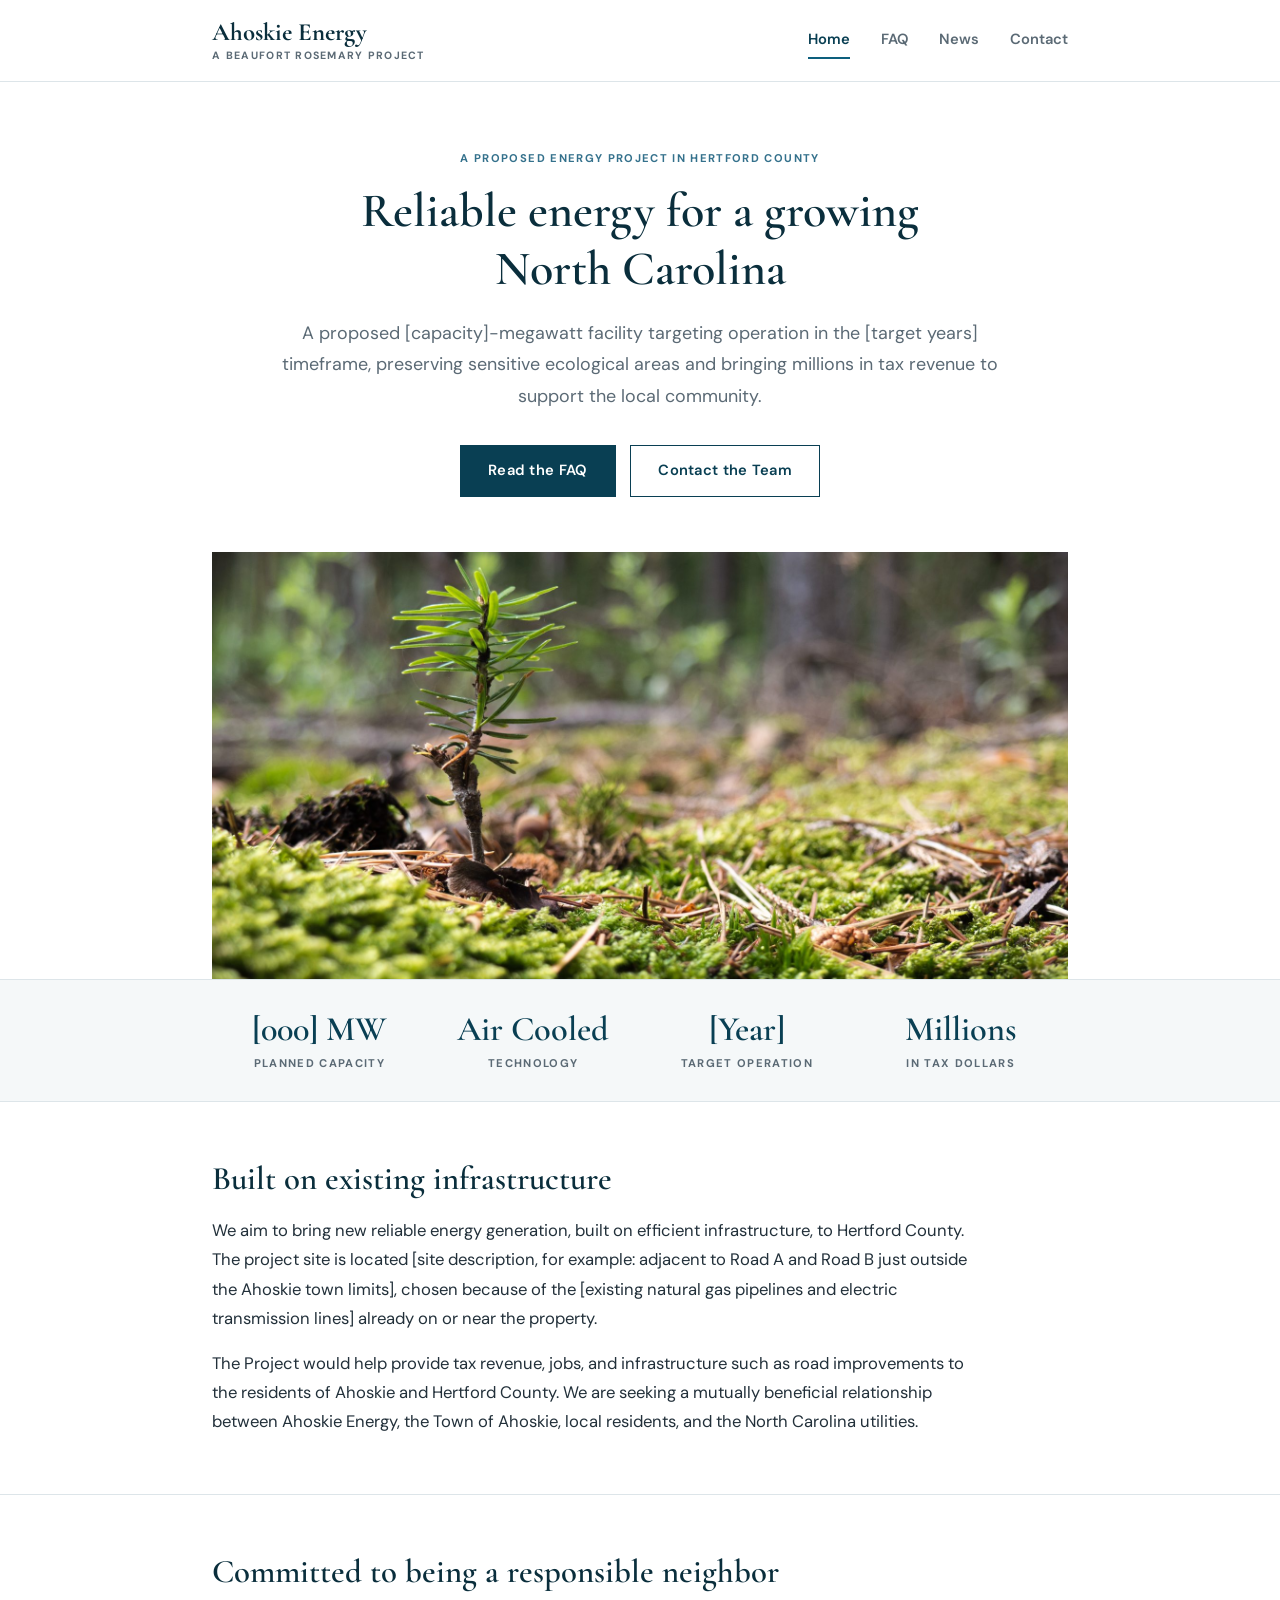
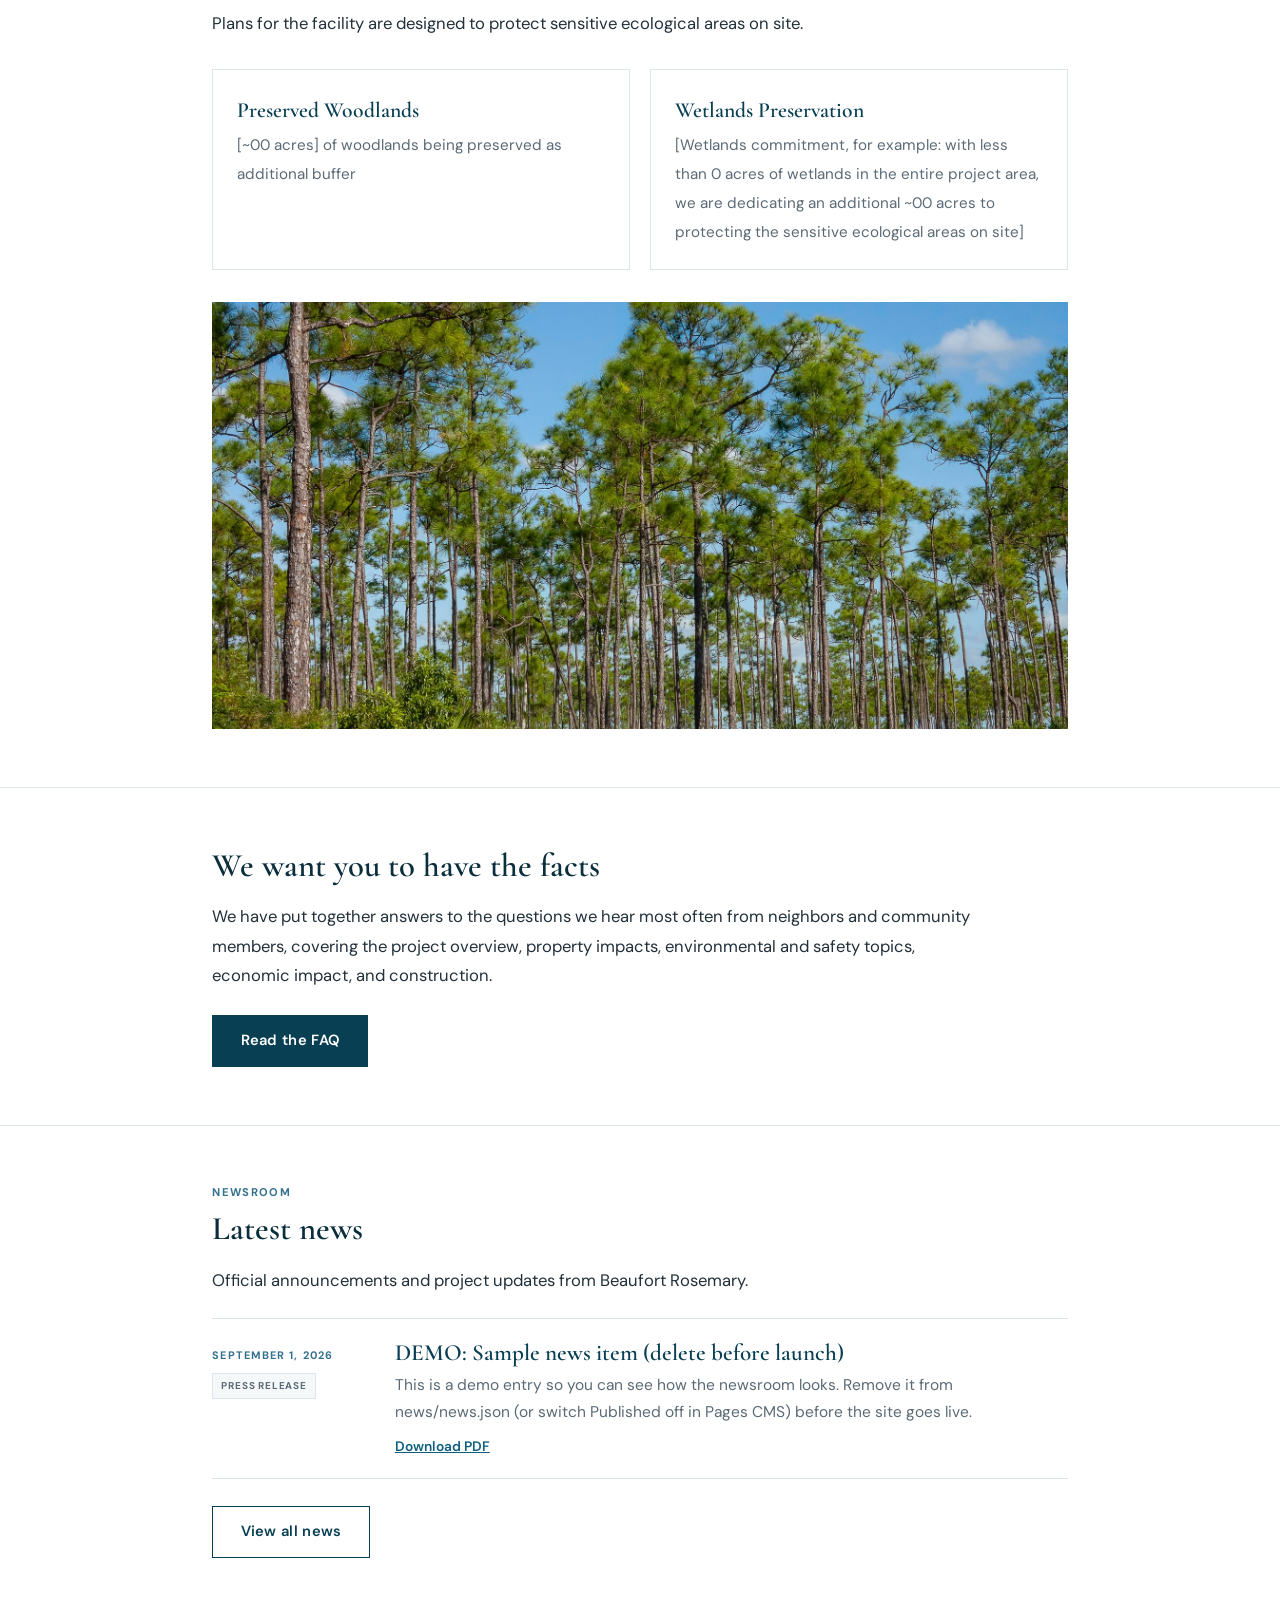
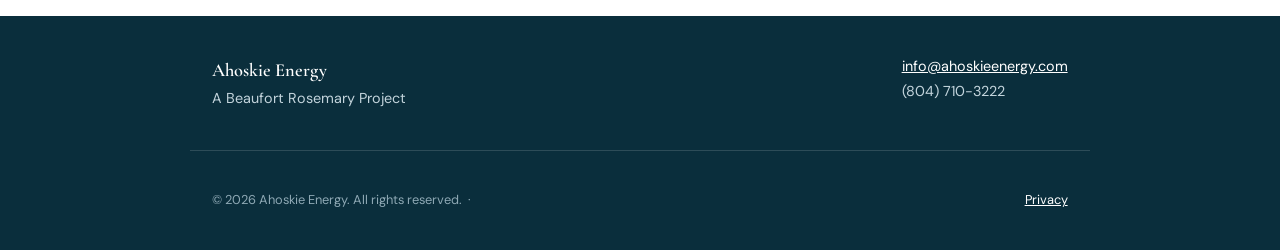
==== index.html @ b9cbdd4c "Set up ahoskieenergy.com site mirroring bethuneenergy.com Static site with the same structure, styli" ====
<!DOCTYPE html>
<html lang="en">
<head>
  <meta charset="UTF-8">
  <meta name="viewport" content="width=device-width, initial-scale=1.0">
  <title>Ahoskie Energy | A Proposed Project in Hertford County</title>
  <meta name="description" content="Ahoskie Energy is a proposed natural gas energy generation facility in Hertford County, North Carolina, developed by Beaufort Rosemary.">
  <meta property="og:type" content="website">
  <meta property="og:site_name" content="Ahoskie Energy">
  <meta property="og:title" content="Ahoskie Energy | A Proposed Project in Hertford County">
  <meta property="og:description" content="Ahoskie Energy is a proposed natural gas energy generation facility in Hertford County, North Carolina, developed by Beaufort Rosemary.">
  <meta property="og:url" content="https://ahoskieenergy.com/">
  <meta property="og:image" content="https://ahoskieenergy.com/og-image.jpg">
  <meta property="og:image:width" content="1200">
  <meta property="og:image:height" content="630">
  <meta name="twitter:card" content="summary_large_image">
  <meta name="twitter:image" content="https://ahoskieenergy.com/og-image.jpg">
  <link rel="preconnect" href="https://fonts.googleapis.com">
  <link rel="preconnect" href="https://fonts.gstatic.com" crossorigin>
  <link href="https://fonts.googleapis.com/css2?family=Cormorant+Garamond:wght@500;600;700&family=DM+Sans:wght@400;500;600;700&display=swap" rel="stylesheet">
  <link rel="icon" type="image/x-icon" href="favicon.ico">
  <link rel="icon" type="image/png" sizes="32x32" href="favicon-32.png">
  <link rel="icon" type="image/png" sizes="16x16" href="favicon-16.png">
  <link rel="apple-touch-icon" href="apple-touch-icon.png">
  <link rel="stylesheet" href="styles.css">
</head>
<body>
<a class="skip-link" href="#content">Skip to main content</a>

<header class="site-header">
  <div class="wrap">
    <a class="brand" href="index.html">Ahoskie Energy
      <small>A Beaufort Rosemary Project</small>
    </a>
    <nav class="site-nav" aria-label="Main navigation">
      <a href="index.html" aria-current="page">Home</a>
      <a href="faq.html">FAQ</a>
      <a href="news.html">News</a>
      <a href="contact.html">Contact</a>
    </nav>
  </div>
</header>

<!-- CONTENT PLACEHOLDERS: text in [square brackets] is a placeholder to be
     replaced with the real Ahoskie Energy project details. See CONTENT.md
     for the full checklist. -->

<div class="hero" id="content" tabindex="-1">
  <div class="wrap">
    <div class="kicker">A Proposed Energy Project in Hertford County</div>
    <h1>Reliable energy for a growing <span class="nowrap">North Carolina</span></h1>
    <p>A proposed [capacity]-megawatt facility targeting operation in the [target years] timeframe, preserving sensitive ecological areas and bringing millions in tax revenue to support the local community.</p>
    <div class="actions">
      <a class="button" href="faq.html">Read the FAQ</a>
      <a class="button secondary" href="contact.html">Contact the Team</a>
    </div>
  </div>
</div>

<div class="photo-band">
  <img id="hero-photo" src="images/trial/02-pine-seedling-moss.jpg" alt="Young pine seedling on the forest floor">
</div>

<div class="stats">
  <div class="wrap">
    <div class="stat"><b>[000] MW</b><span>Planned capacity</span></div>
    <div class="stat"><b>Air Cooled</b><span>Technology</span></div>
    <div class="stat"><b>[Year]</b><span>Target operation</span></div>
    <div class="stat"><b>Millions</b><span>In tax dollars</span></div>
  </div>
</div>

<main>
  <section>
    <div class="wrap">
      <h2>Built on existing infrastructure</h2>
      <div class="prose">
        <p>We aim to bring new reliable energy generation, built on efficient infrastructure, to Hertford County. The project site is located [site description, for example: adjacent to Road A and Road B just outside the Ahoskie town limits], chosen because of the [existing natural gas pipelines and electric transmission lines] already on or near the property.</p>
        <p>The Project would help provide tax revenue, jobs, and infrastructure such as road improvements to the residents of Ahoskie and Hertford County. We are seeking a mutually beneficial relationship between Ahoskie Energy, the Town of Ahoskie, local residents, and the North Carolina utilities.</p>
      </div>
    </div>
  </section>

  <section>
    <div class="wrap">
      <h2>Committed to being a responsible neighbor</h2>
      <div class="prose">
        <p>Plans for the facility are designed to protect sensitive ecological areas on site.</p>
      </div>
      <div class="commitments">
        <div class="commit"><b>Preserved Woodlands</b><span>[~00 acres] of woodlands being preserved as additional buffer</span></div>
        <div class="commit"><b>Wetlands Preservation</b><span>[Wetlands commitment, for example: with less than 0 acres of wetlands in the entire project area, we are dedicating an additional ~00 acres to protecting the sensitive ecological areas on site]</span></div>
      </div>
      <img class="feature-photo" id="feature-photo" src="images/trial/10-tall-pines-blue-sky.jpg" alt="Tall pines against a blue sky" loading="lazy">
    </div>
  </section>

  <section>
    <div class="wrap">
      <h2>We want you to have the facts</h2>
      <div class="prose">
        <p>We have put together answers to the questions we hear most often from neighbors and community members, covering the project overview, property impacts, environmental and safety topics, economic impact, and construction.</p>
      </div>
      <p style="margin-top:1.6rem;"><a class="button" href="faq.html">Read the FAQ</a></p>
    </div>
  </section>

  <section>
    <div class="wrap">
      <div class="kicker section-kicker">Newsroom</div>
      <h2>Latest news</h2>
      <div class="prose">
        <p>Official announcements and project updates from Beaufort Rosemary.</p>
      </div>
      <div class="news-list" id="news-latest"></div>
      <p style="margin-top:1.7rem;"><a class="button secondary" href="news.html">View all news</a></p>
    </div>
  </section>
</main>

<script src="js/news.js"></script>

<footer class="site-footer">
  <div class="wrap">
    <div>
      <strong>Ahoskie Energy</strong><br>
      A Beaufort Rosemary Project
    </div>
    <div>
      <a href="mailto:info@ahoskieenergy.com">info@ahoskieenergy.com</a><br>
      (804) 710-3222
    </div>
  </div>
  <div class="wrap footer-legal">&copy; 2026 Ahoskie Energy. All rights reserved. &nbsp;&middot;&nbsp; <a href="privacy.html">Privacy</a></div>
</footer>

</body>
</html>
---- styles.css ----
/* Ahoskie Energy - ahoskieenergy.com - Classic / River Teal (shared look with bethuneenergy.com) */

:root {
  --heading: #0a2e3c;
  --primary: #093f53;
  --primary-mid: #0d5f7d;
  --label: #34718c;
  --ink: #22303a;
  --soft: #5b6a75;
  --wash: #f5f8f9;
  --line: #dde5e9;
}

* { margin: 0; padding: 0; box-sizing: border-box; }

.skip-link {
  position: absolute;
  left: -9999px;
  background: #ffffff;
  color: var(--primary);
  font-weight: 700;
  padding: 0.7rem 1.2rem;
  border: 2px solid var(--primary);
  z-index: 200;
}

.skip-link:focus { left: 1rem; top: 1rem; }

html { scroll-behavior: smooth; }

@media (prefers-reduced-motion: reduce) {
  html { scroll-behavior: auto; }
}

body {
  font-family: "DM Sans", "Segoe UI", Arial, sans-serif;
  font-size: 1.04rem;
  line-height: 1.75;
  color: var(--ink);
  background: #ffffff;
  min-height: 100vh;
  display: flex;
  flex-direction: column;
}

h1, h2, h3 {
  font-family: "Cormorant Garamond", Georgia, "Times New Roman", serif;
  color: var(--heading);
  line-height: 1.2;
  font-weight: 600;
}

a { color: var(--primary-mid); }
a:hover { color: var(--primary); }
a:focus-visible,
button:focus-visible,
input:focus-visible,
textarea:focus-visible {
  outline: 3px solid var(--primary-mid);
  outline-offset: 2px;
}

.wrap { max-width: 900px; margin: 0 auto; padding: 0 1.4rem; }

.kicker {
  font-size: 0.7rem;
  font-weight: 700;
  letter-spacing: 0.12em;
  text-transform: uppercase;
  color: var(--label);
}

/* Header */
.site-header { border-bottom: 1px solid var(--line); }

.site-header .wrap {
  display: flex;
  flex-wrap: wrap;
  align-items: center;
  justify-content: space-between;
  gap: 0.6rem 1.5rem;
  padding-top: 1.2rem;
  padding-bottom: 1.2rem;
}

.brand {
  font-family: "Cormorant Garamond", Georgia, serif;
  font-size: 1.55rem;
  font-weight: 700;
  color: var(--heading);
  text-decoration: none;
  line-height: 1.1;
}

.brand small {
  display: block;
  font-family: "DM Sans", Arial, sans-serif;
  font-size: 0.66rem;
  font-weight: 700;
  letter-spacing: 0.12em;
  text-transform: uppercase;
  color: var(--soft);
  margin-top: 0.25rem;
}

.site-nav { display: flex; gap: 1.9rem; }

.site-nav a {
  text-decoration: none;
  font-size: 0.92rem;
  font-weight: 600;
  color: var(--soft);
  padding: 0.25rem 0;
}

.site-nav a:hover { color: var(--primary); }

.site-nav a[aria-current="page"] {
  color: var(--primary);
  border-bottom: 2px solid var(--primary-mid);
}

/* Hero */
.hero { text-align: center; padding: 4.2rem 0 3.4rem; }

.nowrap { white-space: nowrap; }

.hero h1 {
  font-size: 3rem;
  max-width: 18em;
  margin: 0.9rem auto 0;
}

.hero p {
  max-width: 40em;
  margin: 1.2rem auto 0;
  color: var(--soft);
  font-size: 1.12rem;
}

.hero .actions {
  margin-top: 2.1rem;
  display: flex;
  justify-content: center;
  gap: 0.9rem;
  flex-wrap: wrap;
}

.button {
  display: inline-block;
  background: var(--primary);
  color: #ffffff;
  text-decoration: none;
  font-weight: 600;
  font-size: 0.92rem;
  letter-spacing: 0.02em;
  padding: 0.75rem 1.7rem;
  border: 1.5px solid var(--primary);
  cursor: pointer;
  font-family: inherit;
}

.button:hover { background: var(--primary-mid); border-color: var(--primary-mid); color: #ffffff; }

.button.secondary { background: transparent; color: var(--primary); }
.button.secondary:hover { background: var(--wash); color: var(--primary); }

/* Photo band */
.photo-band { max-width: 900px; margin: 0 auto; padding: 0 1.4rem; }
.photo-band img {
  width: 100%;
  aspect-ratio: 2 / 1;
  height: auto;
  object-fit: cover;
  display: block;
}

/* Stat strip */
.stats {
  border-top: 1px solid var(--line);
  border-bottom: 1px solid var(--line);
  background: var(--wash);
}

.stats .wrap {
  display: grid;
  grid-template-columns: repeat(auto-fit, minmax(190px, 1fr));
  text-align: center;
}

.stat { padding: 1.9rem 1rem 1.7rem; }

.stat b {
  display: block;
  font-family: "Cormorant Garamond", Georgia, serif;
  font-size: 2.15rem;
  font-weight: 600;
  color: var(--primary);
  line-height: 1.1;
}

.stat span {
  display: block;
  margin-top: 0.35rem;
  font-size: 0.7rem;
  font-weight: 700;
  letter-spacing: 0.12em;
  text-transform: uppercase;
  color: var(--soft);
}

/* Sections */
main section { padding: 3.6rem 0; }
main section + section { border-top: 1px solid var(--line); }

main h2 { font-size: 2.05rem; margin-bottom: 1.1rem; }
main .section-kicker { margin-bottom: 0.4rem; }
main p + p { margin-top: 1rem; }
main .prose { max-width: 46em; }

/* Commitment cards */
.commitments {
  display: grid;
  grid-template-columns: repeat(auto-fit, minmax(280px, 1fr));
  gap: 1.2rem;
  margin-top: 1.9rem;
}

.commit {
  border: 1px solid var(--line);
  background: #ffffff;
  padding: 1.4rem 1.5rem;
}

.commit b {
  display: block;
  font-family: "Cormorant Garamond", Georgia, serif;
  font-size: 1.35rem;
  font-weight: 600;
  color: var(--primary);
}

.commit span { color: var(--soft); font-size: 0.95rem; }

.feature-photo {
  width: 100%;
  aspect-ratio: 2 / 1;
  height: auto;
  object-fit: cover;
  display: block;
  margin-top: 2rem;
}

/* FAQ */
.faq-item { margin-top: 2rem; max-width: 46em; }
.faq-item h3 { font-size: 1.45rem; margin-bottom: 0.5rem; }

.download-box {
  margin-top: 2.6rem;
  border: 1px solid var(--line);
  background: var(--wash);
  padding: 1.8rem 1.9rem;
  max-width: 46em;
}

.download-box h2 { font-size: 1.6rem; margin-bottom: 0.5rem; }
.download-box p { color: var(--soft); }
.download-box .button { margin-top: 1.2rem; }

/* Contact */
.contact-lines { margin-top: 0.6rem; font-size: 1.08rem; }
.contact-lines p + p { margin-top: 0.4rem; }

form { margin-top: 1.5rem; max-width: 560px; }

.field { margin-top: 1.15rem; }

label {
  display: block;
  font-weight: 600;
  font-size: 0.92rem;
  margin-bottom: 0.35rem;
}

.optional { font-weight: 400; color: var(--soft); font-size: 0.84rem; }

input, textarea {
  width: 100%;
  font: inherit;
  color: var(--ink);
  padding: 0.65rem 0.75rem;
  border: 1px solid #a9bac3;
  background: #ffffff;
}

textarea { min-height: 9rem; resize: vertical; }

form .button { margin-top: 1.4rem; }

.char-count {
  margin-top: 0.3rem;
  font-size: 0.8rem;
  color: var(--soft);
  text-align: right;
  max-width: 100%;
}

.hidden { display: none; }

/* Footer */
.site-footer {
  margin-top: auto;
  background: var(--heading);
  color: #c3d4dc;
  font-size: 0.9rem;
}

.site-footer .wrap {
  padding-top: 2.4rem;
  padding-bottom: 2.4rem;
  display: flex;
  flex-wrap: wrap;
  justify-content: space-between;
  gap: 1rem 2rem;
}

.site-footer strong {
  font-family: "Cormorant Garamond", Georgia, serif;
  font-size: 1.15rem;
  color: #ffffff;
  font-weight: 600;
}

.site-footer a { color: #ffffff; }

.footer-legal a { color: #ffffff; }

.footer-legal {
  border-top: 1px solid rgba(255, 255, 255, 0.14);
  padding-top: 1rem;
  padding-bottom: 1.4rem;
  font-size: 0.8rem;
  color: #8fa9b5;
}



@media (max-width: 600px) {
  .hero { padding: 3rem 0 2.6rem; }
  .nowrap { white-space: nowrap; }

.hero h1 { font-size: 2.15rem; }
  main h2 { font-size: 1.7rem; }
  .site-nav { gap: 1.2rem; }
}

/* Newsroom */

.news-list { margin-top: 1.4rem; }

.news-row {
  border-top: 1px solid var(--line);
  padding: 1.25rem 0;
  display: grid;
  grid-template-columns: 160px 1fr;
  gap: 1.4rem;
}

.news-row:last-child { border-bottom: 1px solid var(--line); }

.news-date {
  font-size: 0.68rem;
  font-weight: 700;
  letter-spacing: 0.1em;
  text-transform: uppercase;
  color: var(--label);
  padding-top: 0.45rem;
  display: flex;
  flex-direction: column;
  gap: 0.5rem;
  align-items: flex-start;
}

.news-tag {
  display: inline-block;
  font-size: 0.62rem;
  letter-spacing: 0.08em;
  color: var(--soft);
  border: 1px solid var(--line);
  padding: 0.2rem 0.5rem;
  background: var(--wash);
}

.news-row h3 {
  font-size: 1.45rem;
  line-height: 1.25;
  margin-bottom: 0.25rem;
}

.news-row h3 a { color: var(--primary); text-decoration: none; }
.news-row h3 a:hover { text-decoration: underline; }

.news-row p { color: var(--soft); font-size: 0.97rem; max-width: 42em; }

.news-links {
  margin-top: 0.5rem;
  font-size: 0.86rem;
  font-weight: 600;
}

.news-empty { color: var(--soft); border-top: 1px solid var(--line); padding-top: 1.2rem; }

.media-box {
  margin-top: 2.8rem;
  border: 1px solid var(--line);
  background: var(--wash);
  padding: 1.6rem 1.7rem;
}

.media-box h2 { font-size: 1.55rem; margin-bottom: 0.5rem; }
.media-box p { color: var(--soft); }

@media (max-width: 640px) {
  .news-row { grid-template-columns: 1fr; gap: 0.4rem; }
  .news-date { padding-top: 0; flex-direction: row; align-items: center; gap: 0.7rem; }
}
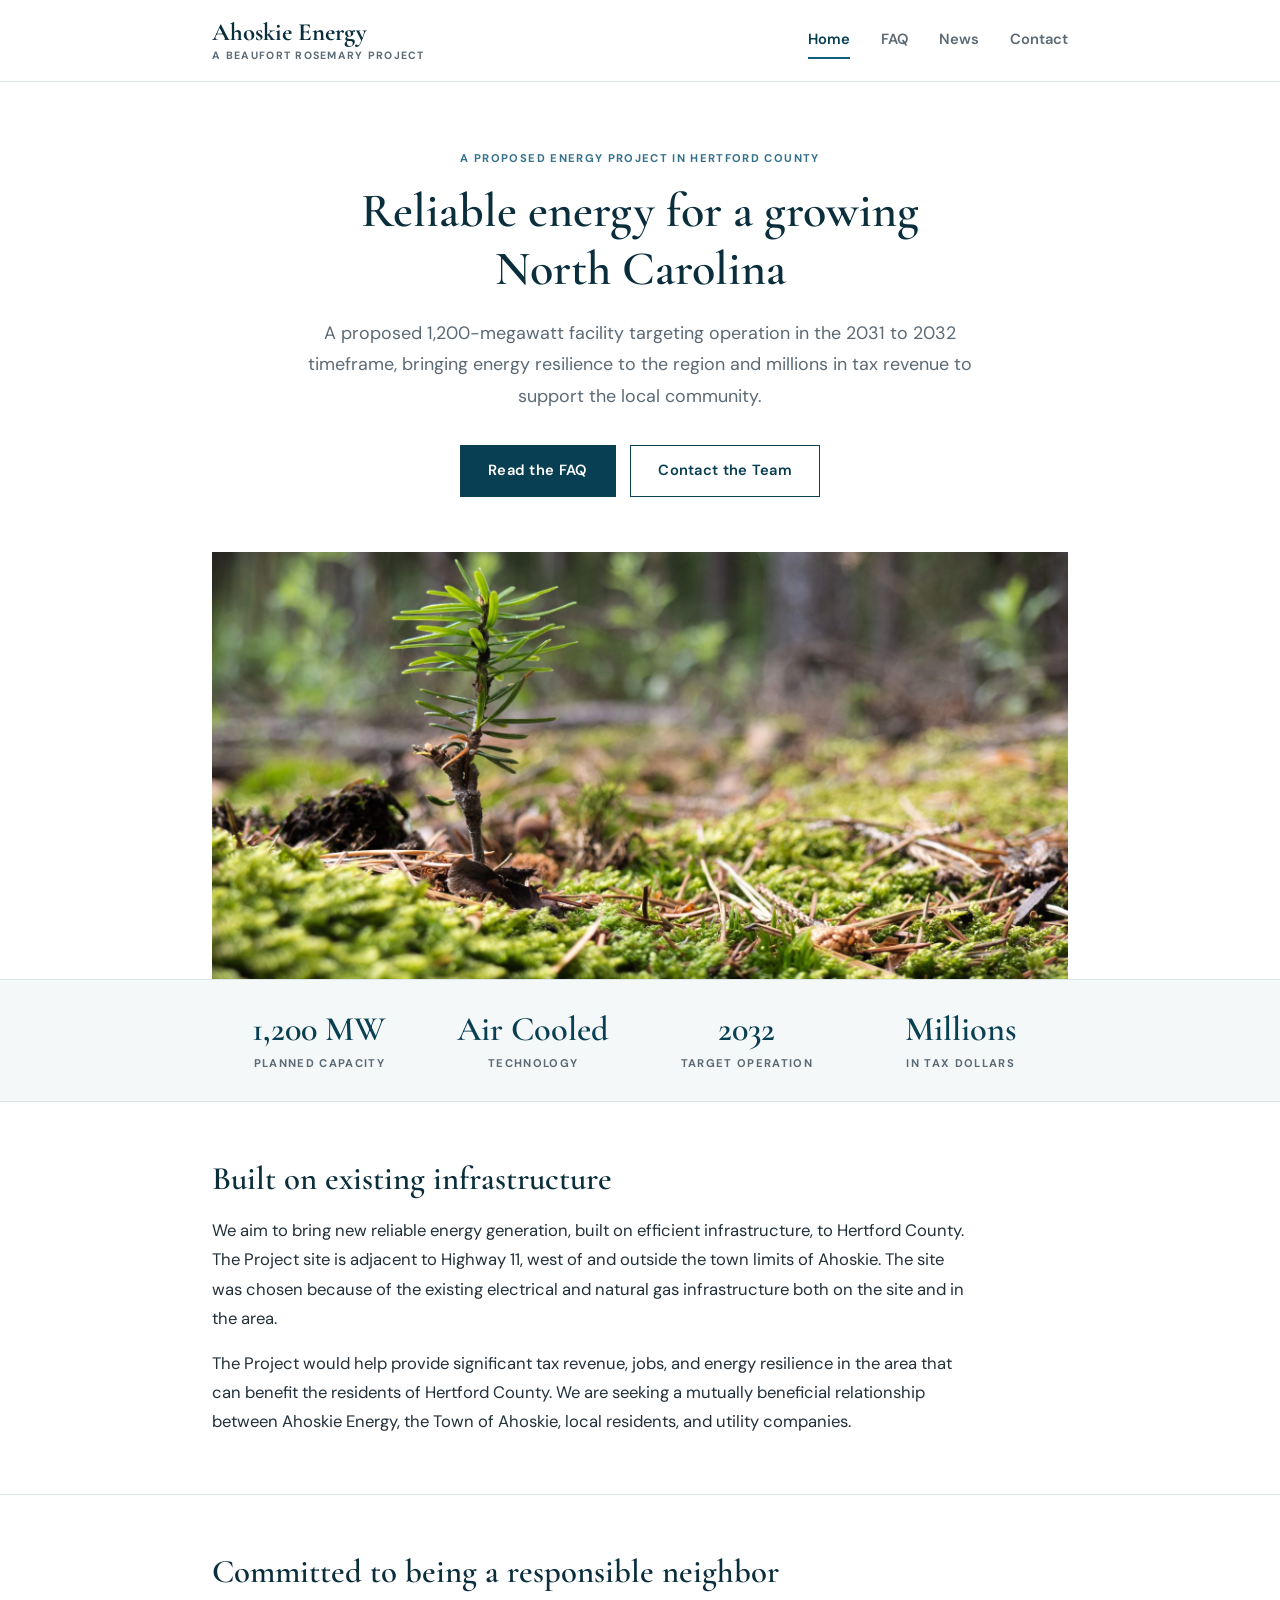
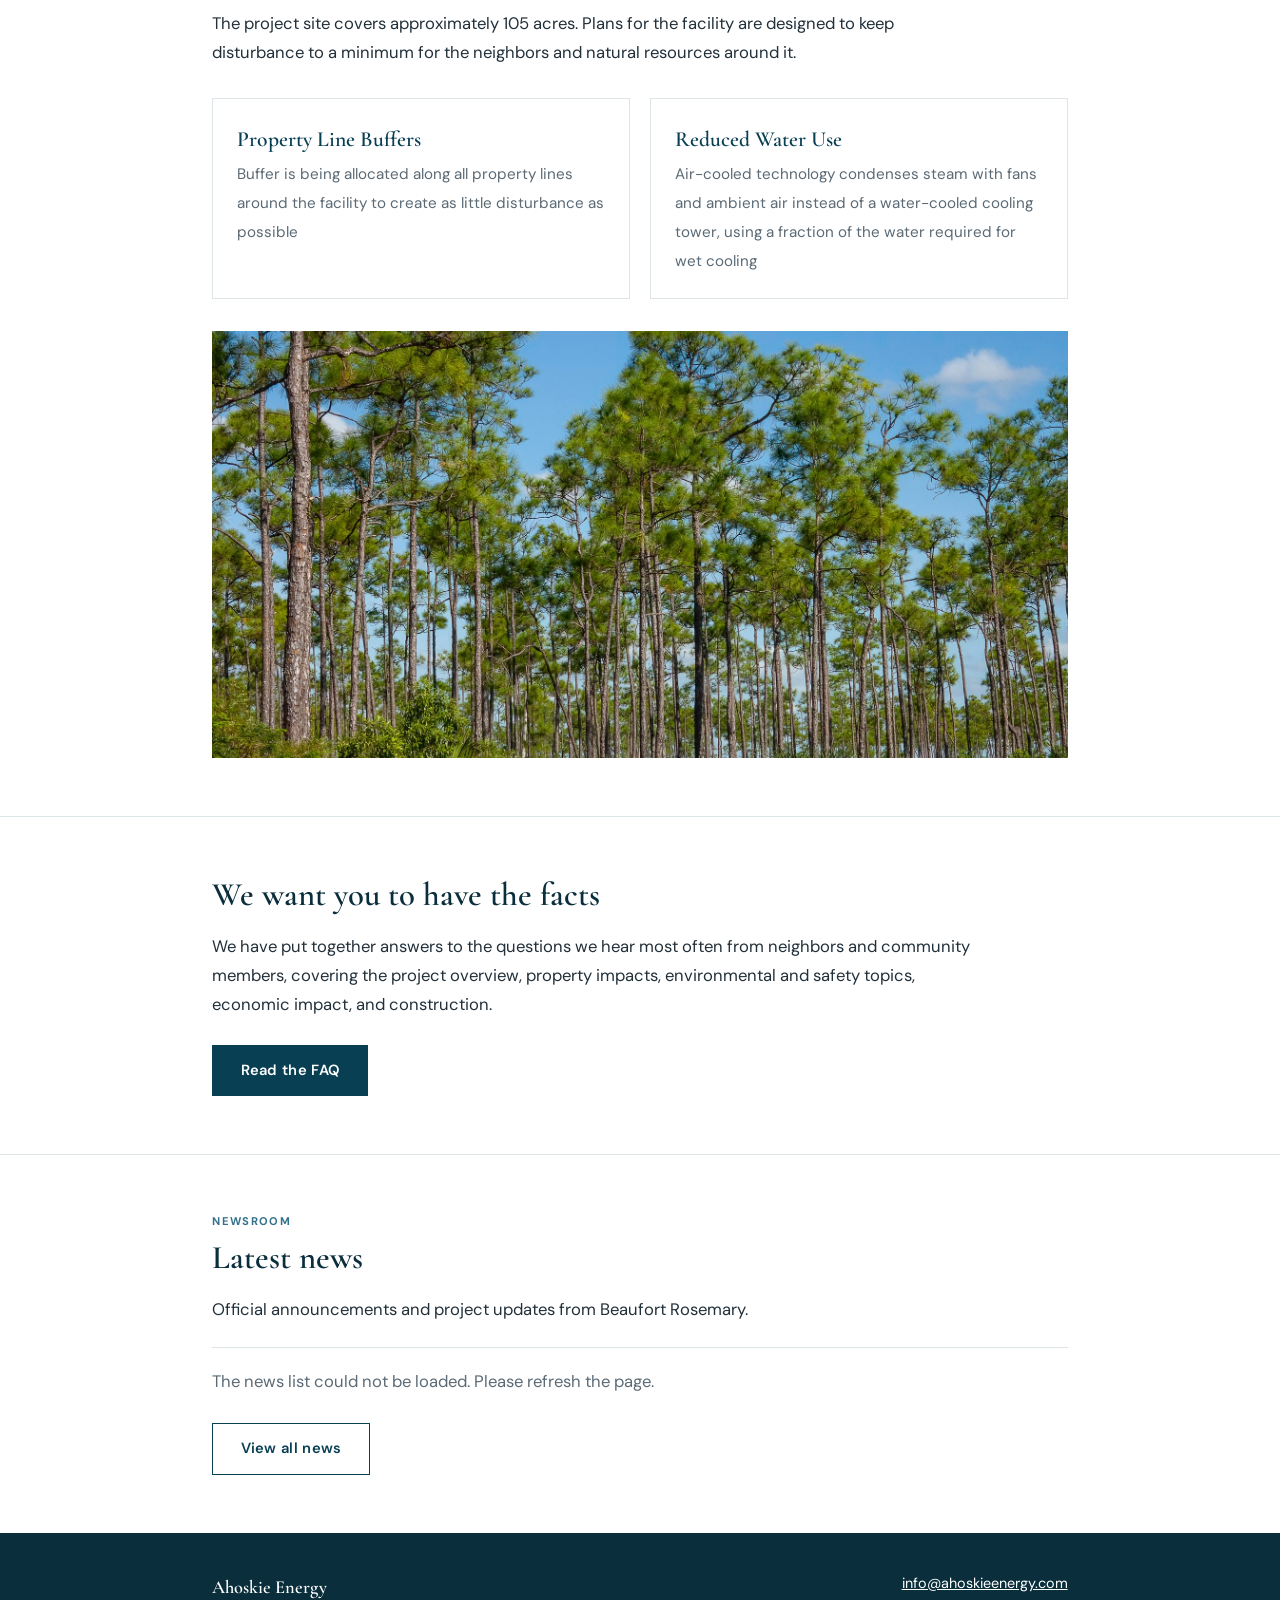
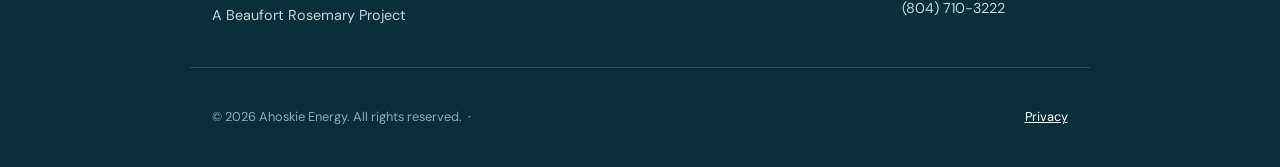
==== commit 25ba7ebd: "Add Ahoskie Energy launch content Fill the home page with the project facts (1,200 MW air-cooled fac" ====
--- a/index.html
+++ b/index.html
@@ -4,11 +4,11 @@
   <meta charset="UTF-8">
   <meta name="viewport" content="width=device-width, initial-scale=1.0">
   <title>Ahoskie Energy | A Proposed Project in Hertford County</title>
-  <meta name="description" content="Ahoskie Energy is a proposed natural gas energy generation facility in Hertford County, North Carolina, developed by Beaufort Rosemary.">
+  <meta name="description" content="Ahoskie Energy is a proposed 1,200-megawatt natural gas energy generation facility near Ahoskie in Hertford County, North Carolina, developed by Beaufort Rosemary.">
   <meta property="og:type" content="website">
   <meta property="og:site_name" content="Ahoskie Energy">
   <meta property="og:title" content="Ahoskie Energy | A Proposed Project in Hertford County">
-  <meta property="og:description" content="Ahoskie Energy is a proposed natural gas energy generation facility in Hertford County, North Carolina, developed by Beaufort Rosemary.">
+  <meta property="og:description" content="Ahoskie Energy is a proposed 1,200-megawatt natural gas energy generation facility near Ahoskie in Hertford County, North Carolina, developed by Beaufort Rosemary.">
   <meta property="og:url" content="https://ahoskieenergy.com/">
   <meta property="og:image" content="https://ahoskieenergy.com/og-image.jpg">
   <meta property="og:image:width" content="1200">
@@ -41,15 +41,11 @@
   </div>
 </header>
 
-<!-- CONTENT PLACEHOLDERS: text in [square brackets] is a placeholder to be
-     replaced with the real Ahoskie Energy project details. See CONTENT.md
-     for the full checklist. -->
-
 <div class="hero" id="content" tabindex="-1">
   <div class="wrap">
     <div class="kicker">A Proposed Energy Project in Hertford County</div>
     <h1>Reliable energy for a growing <span class="nowrap">North Carolina</span></h1>
-    <p>A proposed [capacity]-megawatt facility targeting operation in the [target years] timeframe, preserving sensitive ecological areas and bringing millions in tax revenue to support the local community.</p>
+    <p>A proposed 1,200-megawatt facility targeting operation in the 2031 to 2032 timeframe, bringing energy resilience to the region and millions in tax revenue to support the local community.</p>
     <div class="actions">
       <a class="button" href="faq.html">Read the FAQ</a>
       <a class="button secondary" href="contact.html">Contact the Team</a>
@@ -63,9 +59,9 @@
 
 <div class="stats">
   <div class="wrap">
-    <div class="stat"><b>[000] MW</b><span>Planned capacity</span></div>
+    <div class="stat"><b>1,200 MW</b><span>Planned capacity</span></div>
     <div class="stat"><b>Air Cooled</b><span>Technology</span></div>
-    <div class="stat"><b>[Year]</b><span>Target operation</span></div>
+    <div class="stat"><b>2032</b><span>Target operation</span></div>
     <div class="stat"><b>Millions</b><span>In tax dollars</span></div>
   </div>
 </div>
@@ -75,8 +71,8 @@
     <div class="wrap">
       <h2>Built on existing infrastructure</h2>
       <div class="prose">
-        <p>We aim to bring new reliable energy generation, built on efficient infrastructure, to Hertford County. The project site is located [site description, for example: adjacent to Road A and Road B just outside the Ahoskie town limits], chosen because of the [existing natural gas pipelines and electric transmission lines] already on or near the property.</p>
-        <p>The Project would help provide tax revenue, jobs, and infrastructure such as road improvements to the residents of Ahoskie and Hertford County. We are seeking a mutually beneficial relationship between Ahoskie Energy, the Town of Ahoskie, local residents, and the North Carolina utilities.</p>
+        <p>We aim to bring new reliable energy generation, built on efficient infrastructure, to Hertford County. The Project site is adjacent to Highway 11, west of and outside the town limits of Ahoskie. The site was chosen because of the existing electrical and natural gas infrastructure both on the site and in the area.</p>
+        <p>The Project would help provide significant tax revenue, jobs, and energy resilience in the area that can benefit the residents of Hertford County. We are seeking a mutually beneficial relationship between Ahoskie Energy, the Town of Ahoskie, local residents, and utility companies.</p>
       </div>
     </div>
   </section>
@@ -85,11 +81,11 @@
     <div class="wrap">
       <h2>Committed to being a responsible neighbor</h2>
       <div class="prose">
-        <p>Plans for the facility are designed to protect sensitive ecological areas on site.</p>
+        <p>The project site covers approximately 105 acres. Plans for the facility are designed to keep disturbance to a minimum for the neighbors and natural resources around it.</p>
       </div>
       <div class="commitments">
-        <div class="commit"><b>Preserved Woodlands</b><span>[~00 acres] of woodlands being preserved as additional buffer</span></div>
-        <div class="commit"><b>Wetlands Preservation</b><span>[Wetlands commitment, for example: with less than 0 acres of wetlands in the entire project area, we are dedicating an additional ~00 acres to protecting the sensitive ecological areas on site]</span></div>
+        <div class="commit"><b>Property Line Buffers</b><span>Buffer is being allocated along all property lines around the facility to create as little disturbance as possible</span></div>
+        <div class="commit"><b>Reduced Water Use</b><span>Air-cooled technology condenses steam with fans and ambient air instead of a water-cooled cooling tower, using a fraction of the water required for wet cooling</span></div>
       </div>
       <img class="feature-photo" id="feature-photo" src="images/trial/10-tall-pines-blue-sky.jpg" alt="Tall pines against a blue sky" loading="lazy">
     </div>
--- a/styles.css
+++ b/styles.css
@@ -255,6 +255,15 @@
 .faq-item { margin-top: 2rem; max-width: 46em; }
 .faq-item h3 { font-size: 1.45rem; margin-bottom: 0.5rem; }
 
+.faq-list { margin: 0.8rem 0 0 1.3rem; }
+.faq-list li + li { margin-top: 0.6rem; }
+.faq-list b { color: var(--heading); }
+
+.notice { background: var(--wash); border-top: 1px solid var(--line); border-bottom: 1px solid var(--line); }
+.notice .wrap { padding-top: 1rem; padding-bottom: 1rem; }
+.notice p { color: var(--soft); font-size: 0.95rem; max-width: 52em; }
+.notice b { color: var(--heading); font-weight: 600; }
+
 .download-box {
   margin-top: 2.6rem;
   border: 1px solid var(--line);
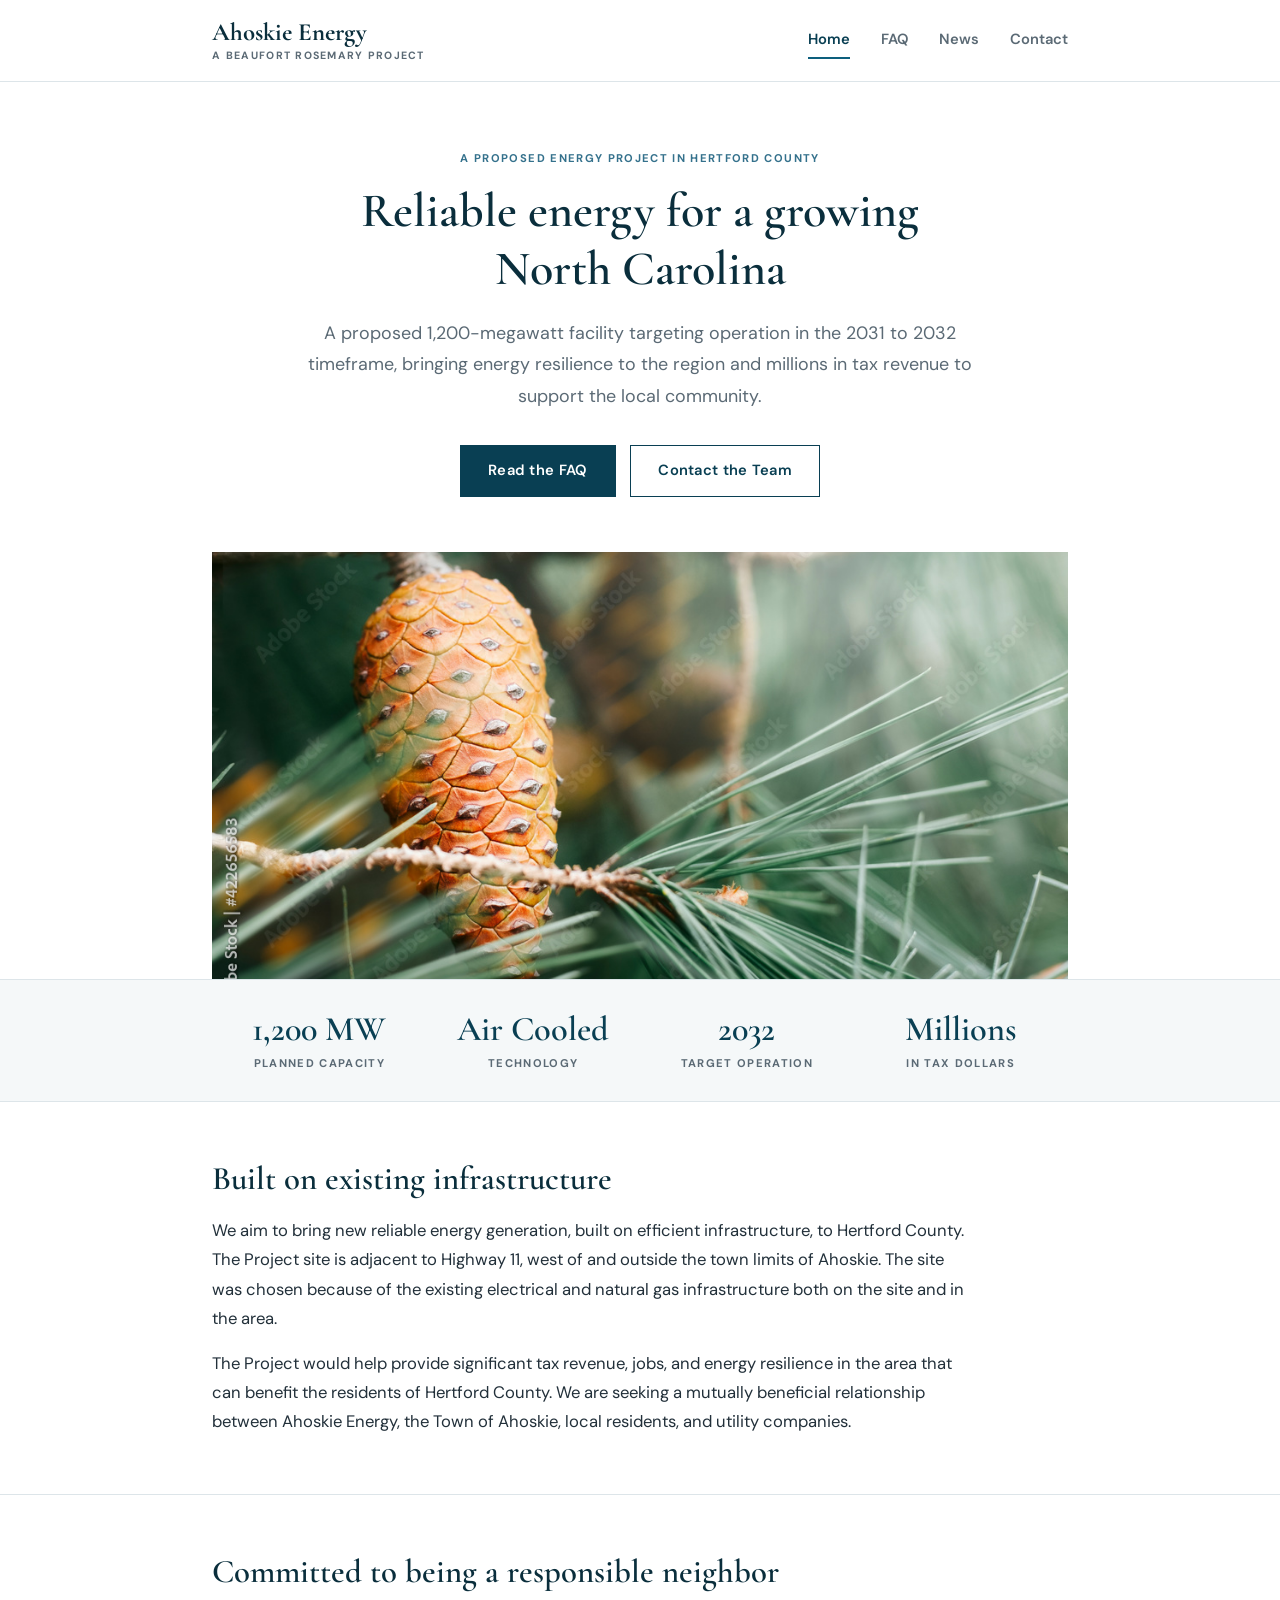
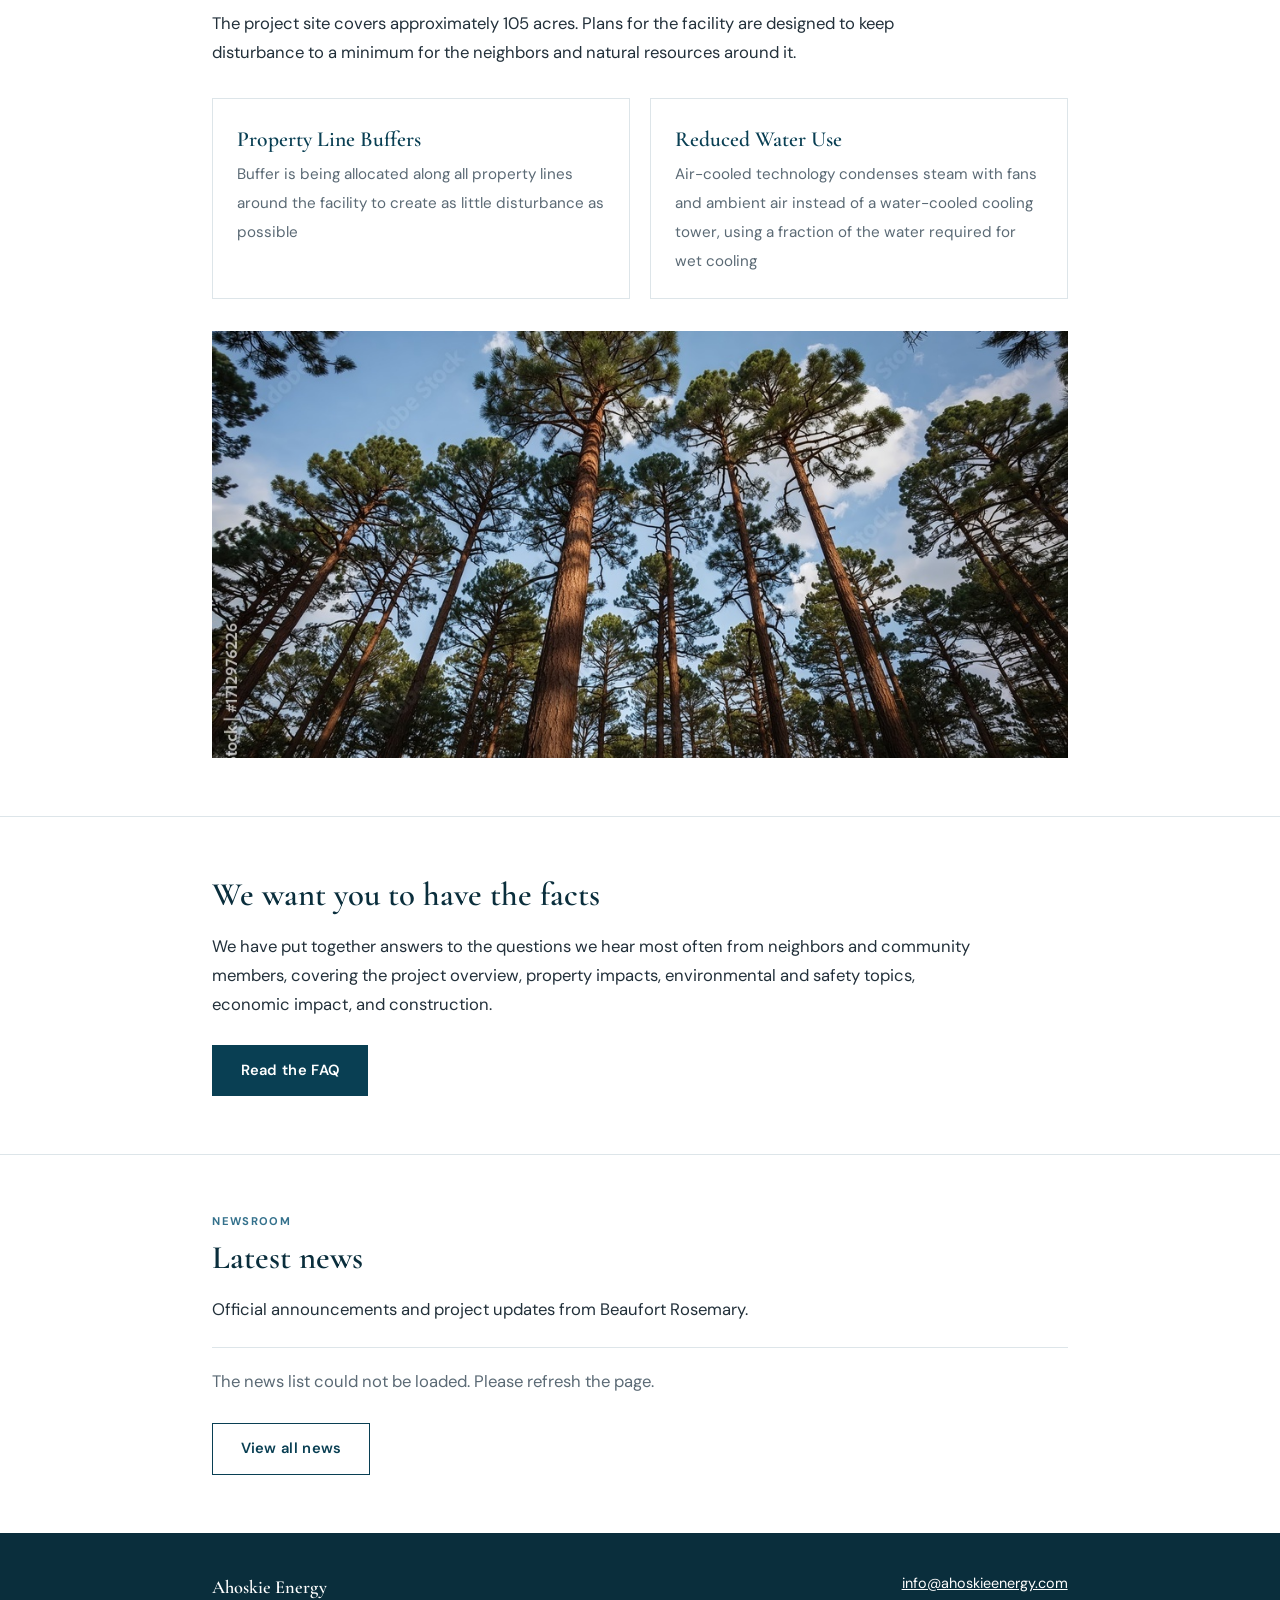
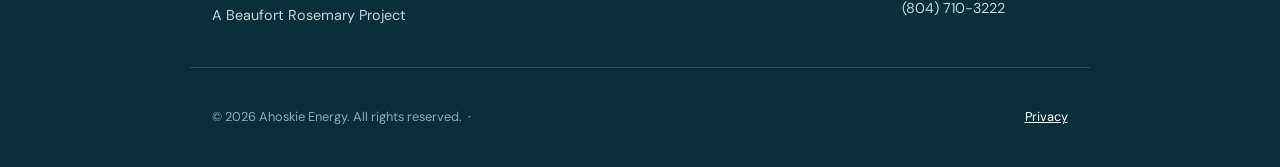
==== commit 5b1efbe6: "Use pine cone and tall pines photos on the home page Replace the stock trial photos with the two sel" ====
--- a/index.html
+++ b/index.html
@@ -54,7 +54,7 @@
 </div>
 
 <div class="photo-band">
-  <img id="hero-photo" src="images/trial/02-pine-seedling-moss.jpg" alt="Young pine seedling on the forest floor">
+  <img id="hero-photo" src="images/hero-pine-cone.jpg" alt="Pine cone on a branch among pine needles">
 </div>
 
 <div class="stats">
@@ -87,7 +87,7 @@
         <div class="commit"><b>Property Line Buffers</b><span>Buffer is being allocated along all property lines around the facility to create as little disturbance as possible</span></div>
         <div class="commit"><b>Reduced Water Use</b><span>Air-cooled technology condenses steam with fans and ambient air instead of a water-cooled cooling tower, using a fraction of the water required for wet cooling</span></div>
       </div>
-      <img class="feature-photo" id="feature-photo" src="images/trial/10-tall-pines-blue-sky.jpg" alt="Tall pines against a blue sky" loading="lazy">
+      <img class="feature-photo" id="feature-photo" src="images/feature-tall-pines.jpg" alt="Tall pines against a blue sky" loading="lazy">
     </div>
   </section>
 
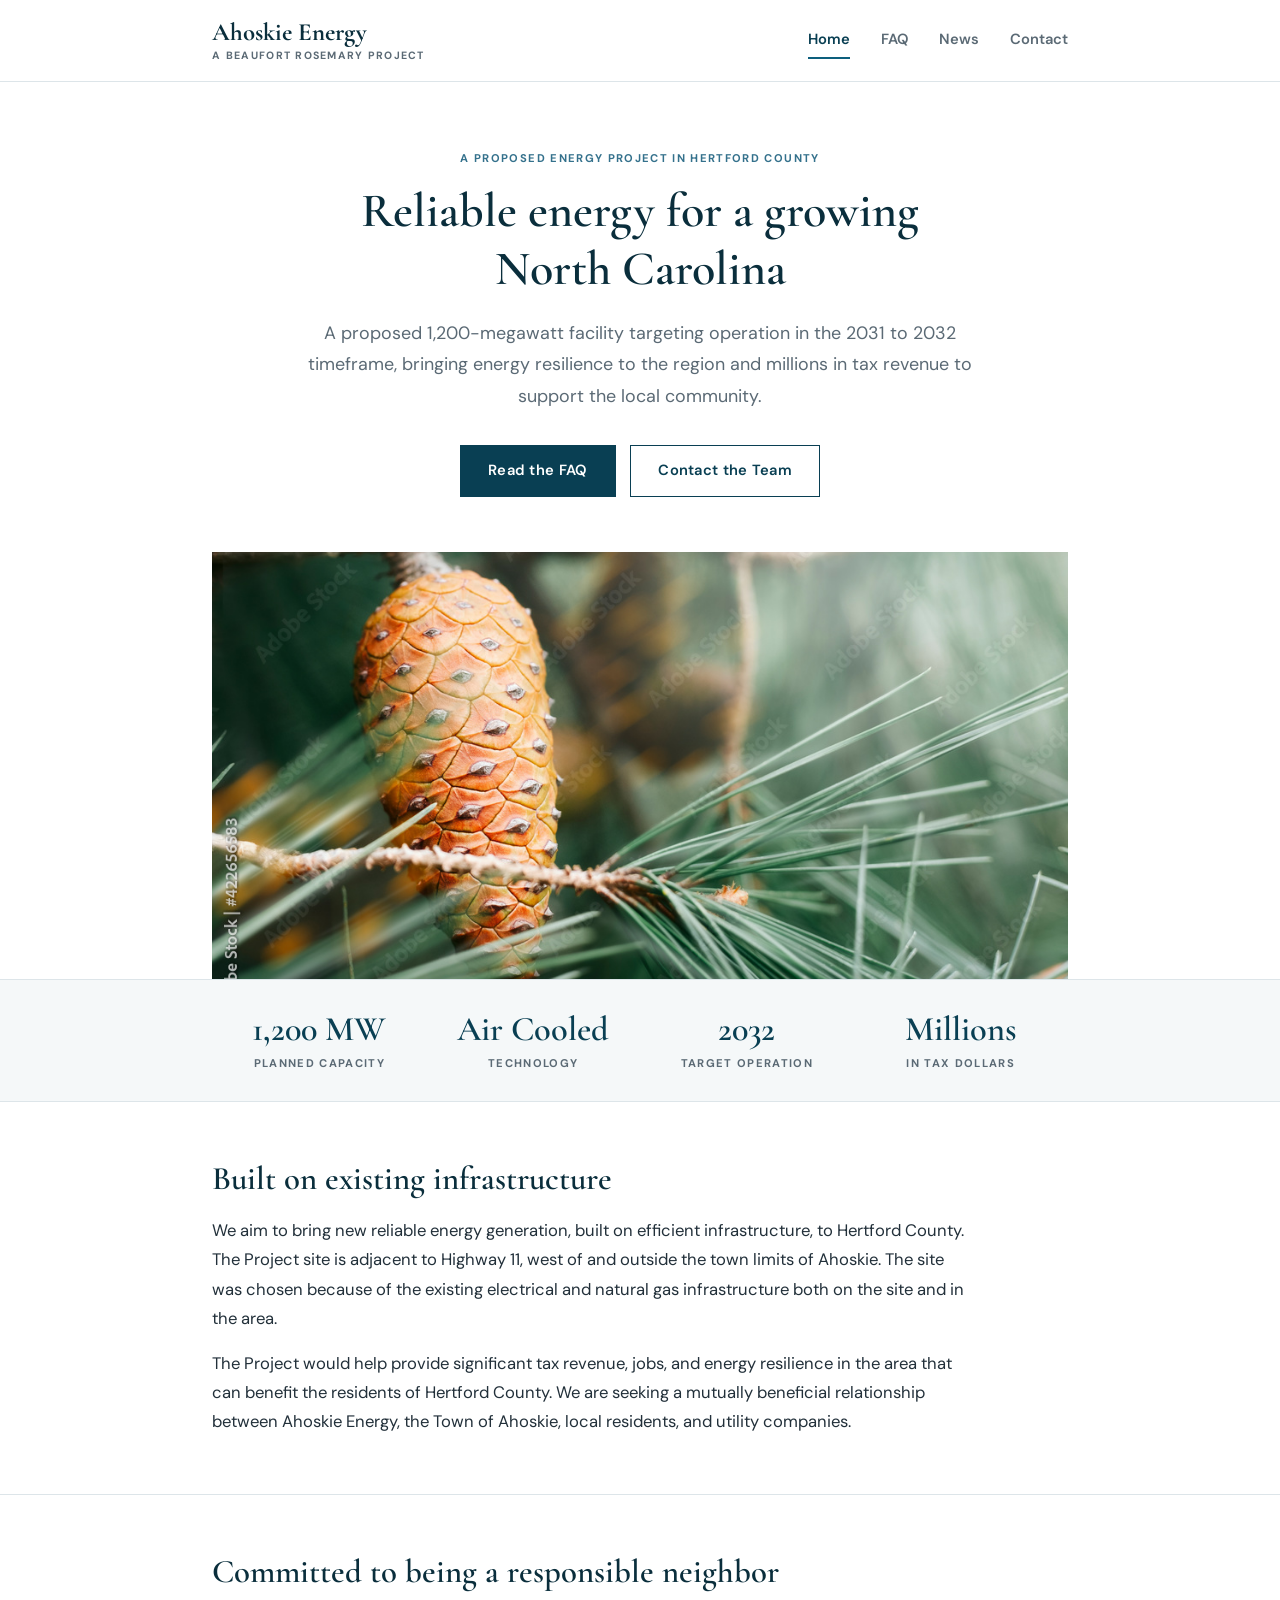
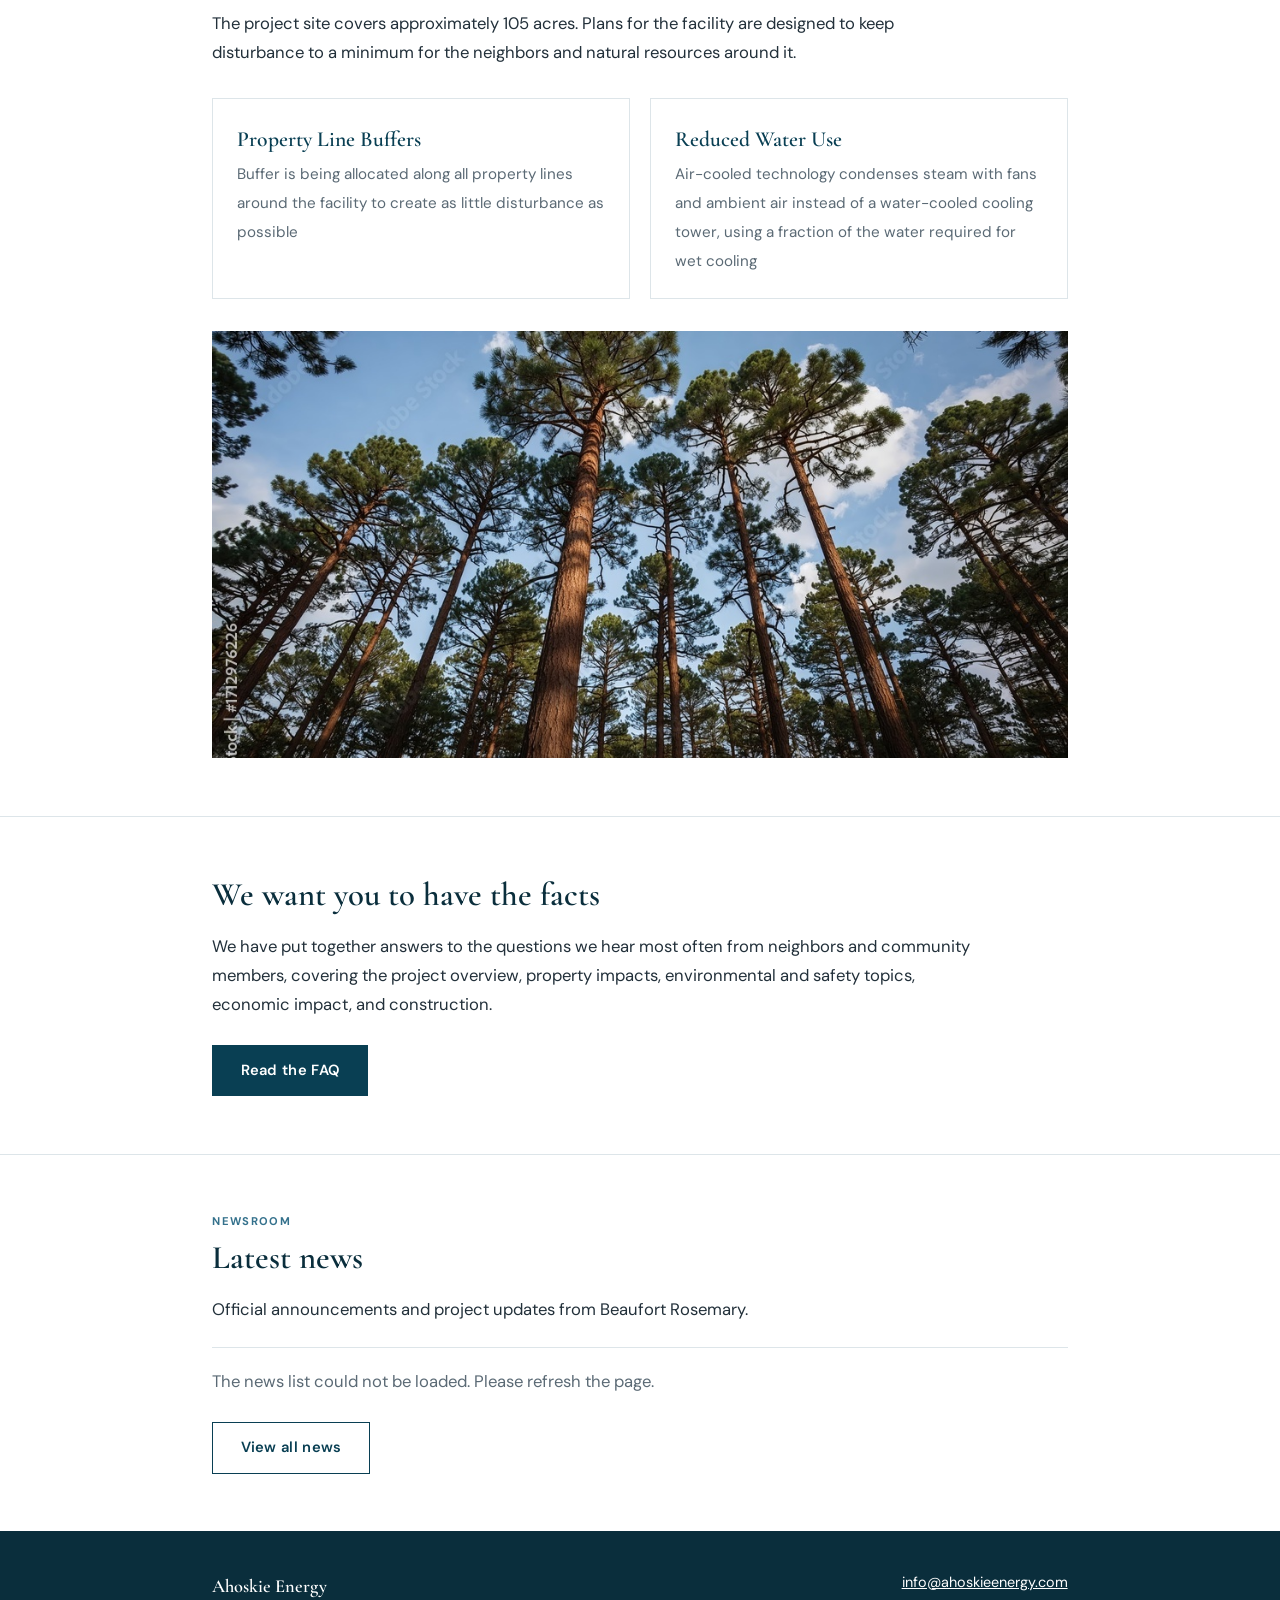
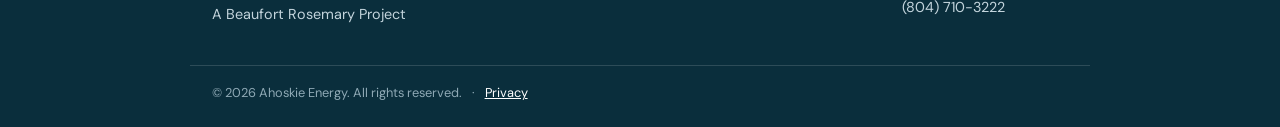
==== commit 9d3711cc: "Site cleanup pass Open the FAQ PDF in a new tab. Move every inline style into styles.css, add canoni" ====
--- a/index.html
+++ b/index.html
@@ -3,6 +3,8 @@
 <head>
   <meta charset="UTF-8">
   <meta name="viewport" content="width=device-width, initial-scale=1.0">
+  <meta name="theme-color" content="#093f53">
+  <link rel="canonical" href="https://ahoskieenergy.com/">
   <title>Ahoskie Energy | A Proposed Project in Hertford County</title>
   <meta name="description" content="Ahoskie Energy is a proposed 1,200-megawatt natural gas energy generation facility near Ahoskie in Hertford County, North Carolina, developed by Beaufort Rosemary.">
   <meta property="og:type" content="website">
@@ -97,7 +99,7 @@
       <div class="prose">
         <p>We have put together answers to the questions we hear most often from neighbors and community members, covering the project overview, property impacts, environmental and safety topics, economic impact, and construction.</p>
       </div>
-      <p style="margin-top:1.6rem;"><a class="button" href="faq.html">Read the FAQ</a></p>
+      <p class="cta"><a class="button" href="faq.html">Read the FAQ</a></p>
     </div>
   </section>
 
@@ -109,7 +111,7 @@
         <p>Official announcements and project updates from Beaufort Rosemary.</p>
       </div>
       <div class="news-list" id="news-latest"></div>
-      <p style="margin-top:1.7rem;"><a class="button secondary" href="news.html">View all news</a></p>
+      <p class="cta"><a class="button secondary" href="news.html">View all news</a></p>
     </div>
   </section>
 </main>
@@ -127,7 +129,7 @@
       (804) 710-3222
     </div>
   </div>
-  <div class="wrap footer-legal">&copy; 2026 Ahoskie Energy. All rights reserved. &nbsp;&middot;&nbsp; <a href="privacy.html">Privacy</a></div>
+  <div class="wrap footer-legal"><span>&copy; 2026 Ahoskie Energy. All rights reserved.</span><a href="privacy.html">Privacy</a></div>
 </footer>
 
 </body>
--- a/styles.css
+++ b/styles.css
@@ -138,6 +138,9 @@
   font-size: 1.12rem;
 }
 
+.hero.compact { padding: 3.2rem 0 2.4rem; }
+.hero.compact h1 { font-size: 2.6rem; }
+
 .hero .actions {
   margin-top: 2.1rem;
   display: flex;
@@ -212,11 +215,16 @@
 /* Sections */
 main section { padding: 3.6rem 0; }
 main section + section { border-top: 1px solid var(--line); }
+main section.tight-top { padding-top: 0.5rem; }
 
 main h2 { font-size: 2.05rem; margin-bottom: 1.1rem; }
 main .section-kicker { margin-bottom: 0.4rem; }
 main p + p { margin-top: 1rem; }
 main .prose { max-width: 46em; }
+main .prose h2 + p + h2,
+main .prose p + h2 { margin-top: 2.2rem; }
+main .updated { margin-top: 2.2rem; color: var(--soft); font-size: 0.9rem; }
+.cta { margin-top: 1.6rem; }
 
 /* Commitment cards */
 .commitments {
@@ -344,21 +352,32 @@
 
 .footer-legal a { color: #ffffff; }
 
-.footer-legal {
+.site-footer .footer-legal {
   border-top: 1px solid rgba(255, 255, 255, 0.14);
   padding-top: 1rem;
   padding-bottom: 1.4rem;
   font-size: 0.8rem;
   color: #8fa9b5;
-}
-
+  display: flex;
+  flex-wrap: wrap;
+  justify-content: flex-start;
+  align-items: baseline;
+  gap: 0.3rem 0.6rem;
+}
+
+.footer-legal a::before {
+  content: "\00b7";
+  display: inline-block;
+  margin-right: 0.6rem;
+  color: #8fa9b5;
+  text-decoration: none;
+}
 
 
 @media (max-width: 600px) {
   .hero { padding: 3rem 0 2.6rem; }
-  .nowrap { white-space: nowrap; }
-
-.hero h1 { font-size: 2.15rem; }
+  .hero h1 { font-size: 2.15rem; }
+  .hero.compact h1 { font-size: 2rem; }
   main h2 { font-size: 1.7rem; }
   .site-nav { gap: 1.2rem; }
 }
@@ -366,6 +385,7 @@
 /* Newsroom */
 
 .news-list { margin-top: 1.4rem; }
+.news-list.flush { margin-top: 0; }
 
 .news-row {
   border-top: 1px solid var(--line);
@@ -428,6 +448,7 @@
 
 .media-box h2 { font-size: 1.55rem; margin-bottom: 0.5rem; }
 .media-box p { color: var(--soft); }
+.media-box p + p { margin-top: 0.6rem; }
 
 @media (max-width: 640px) {
   .news-row { grid-template-columns: 1fr; gap: 0.4rem; }
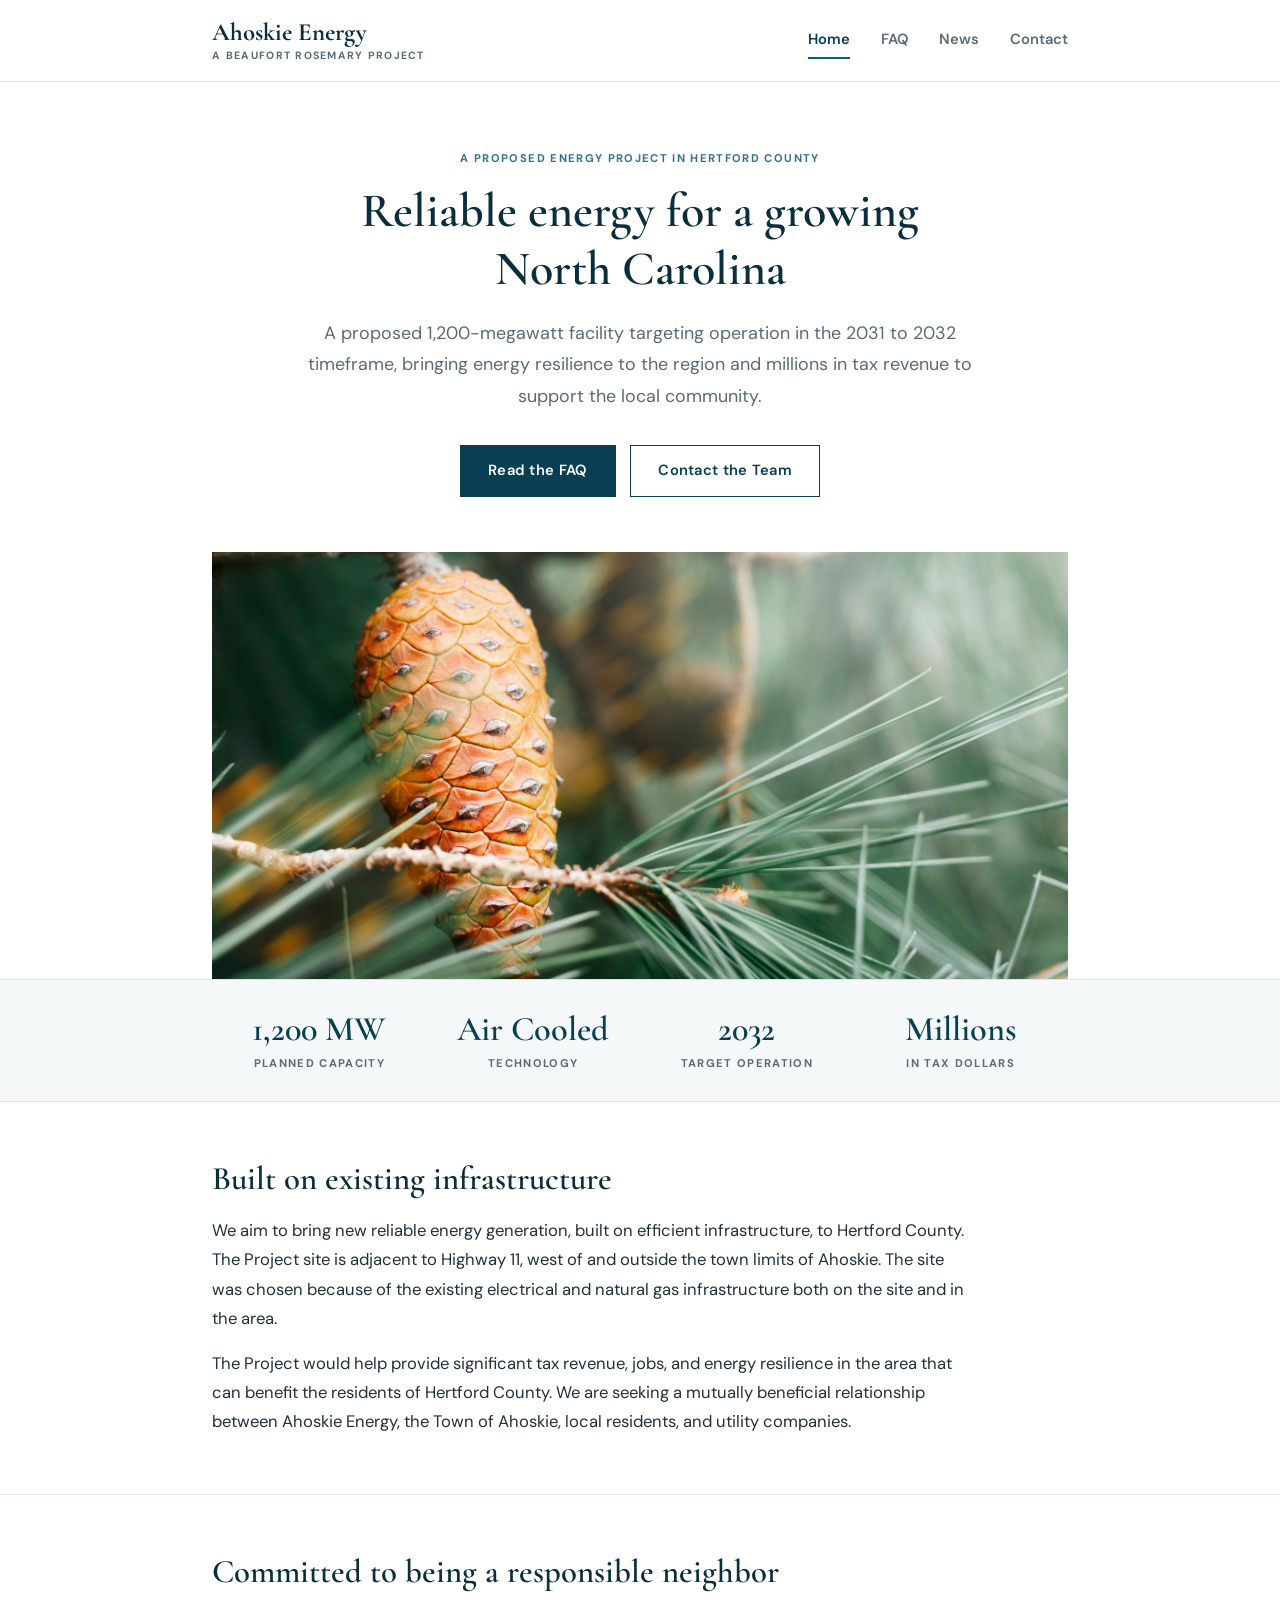
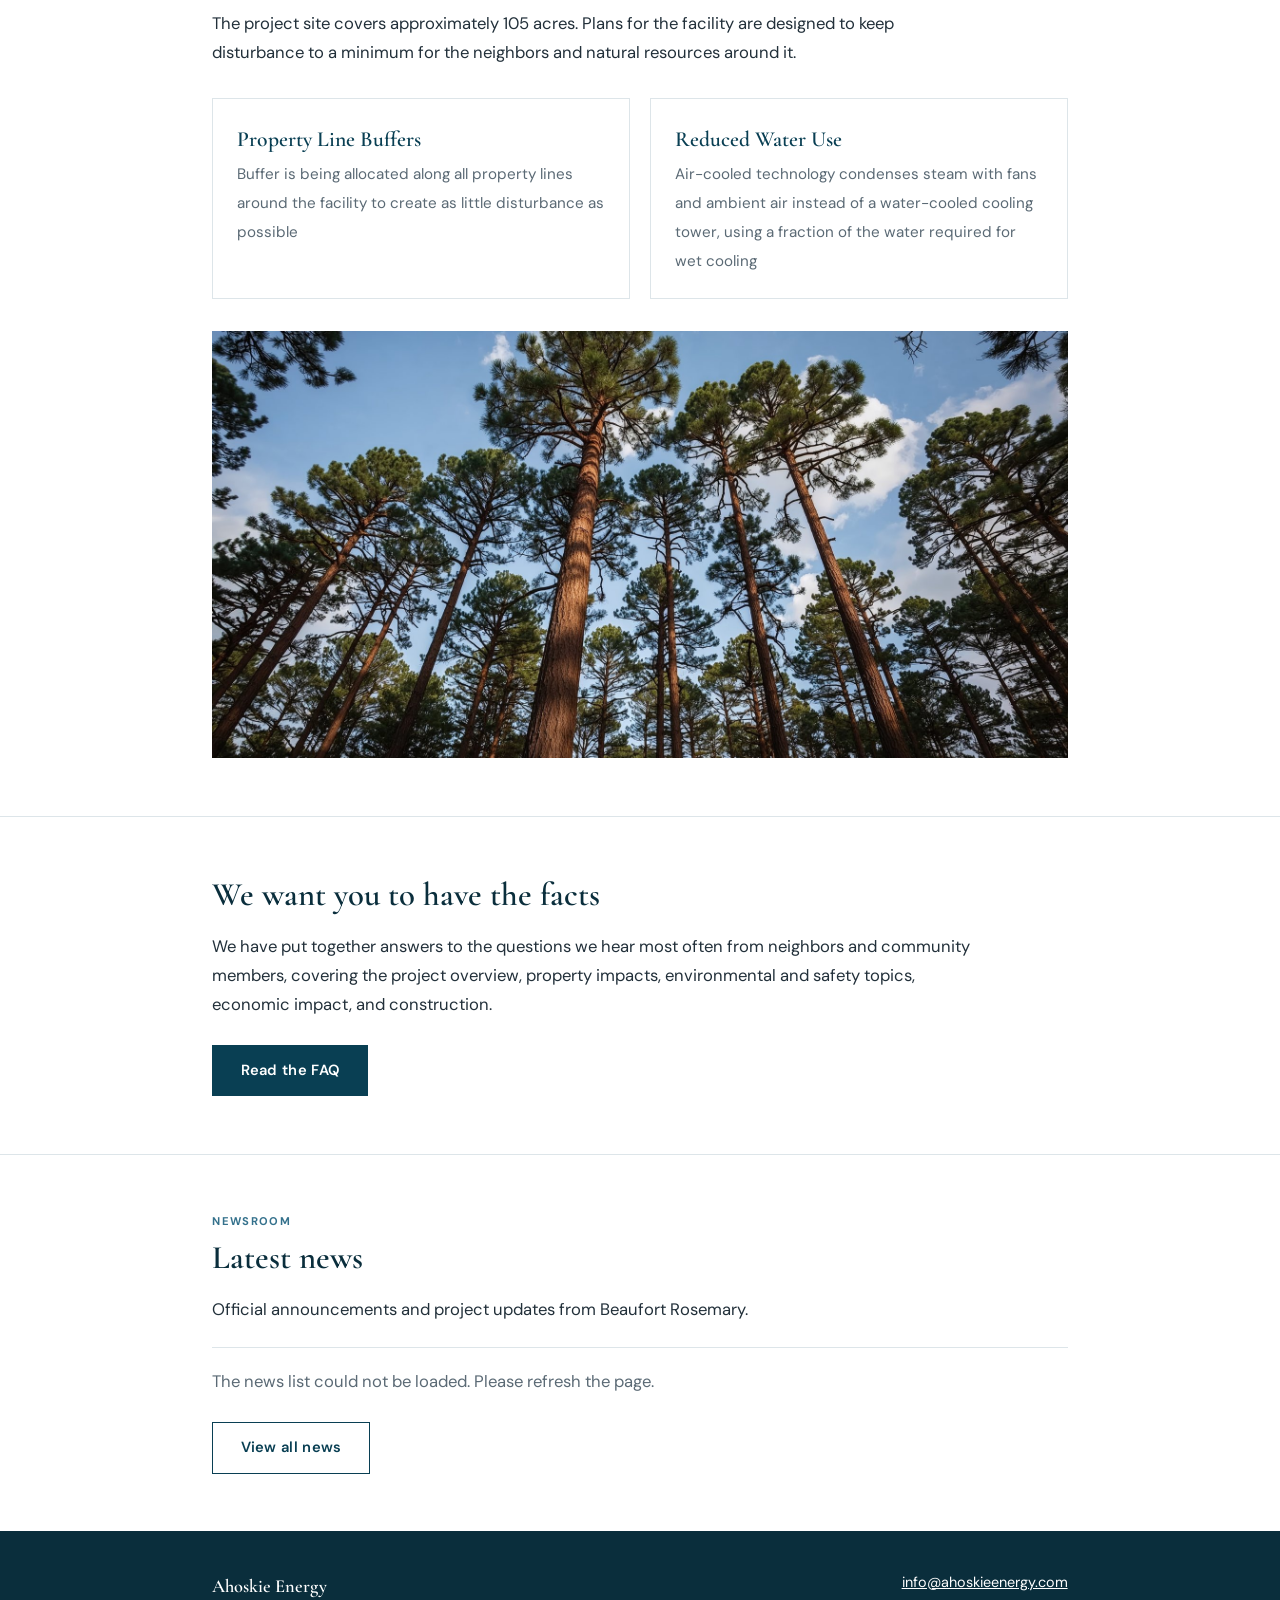
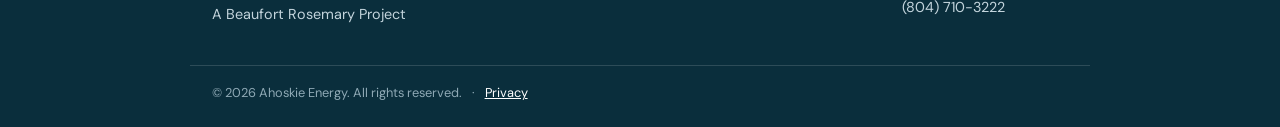
==== commit 2225b17e: "Launch checklist pass: loading states, meta descriptions, OG image Show a loading placeholder in the" ====
--- a/index.html
+++ b/index.html
@@ -110,7 +110,7 @@
       <div class="prose">
         <p>Official announcements and project updates from Beaufort Rosemary.</p>
       </div>
-      <div class="news-list" id="news-latest"></div>
+      <div class="news-list" id="news-latest"><p class="news-empty news-loading">Loading the latest news&hellip;</p></div>
       <p class="cta"><a class="button secondary" href="news.html">View all news</a></p>
     </div>
   </section>
--- a/styles.css
+++ b/styles.css
@@ -267,11 +267,6 @@
 .faq-list li + li { margin-top: 0.6rem; }
 .faq-list b { color: var(--heading); }
 
-.notice { background: var(--wash); border-top: 1px solid var(--line); border-bottom: 1px solid var(--line); }
-.notice .wrap { padding-top: 1rem; padding-bottom: 1rem; }
-.notice p { color: var(--soft); font-size: 0.95rem; max-width: 52em; }
-.notice b { color: var(--heading); font-weight: 600; }
-
 .download-box {
   margin-top: 2.6rem;
   border: 1px solid var(--line);
@@ -438,6 +433,8 @@
 }
 
 .news-empty { color: var(--soft); border-top: 1px solid var(--line); padding-top: 1.2rem; }
+.news-loading { border-top: 0; }
+.button:disabled { opacity: 0.6; cursor: wait; }
 
 .media-box {
   margin-top: 2.8rem;
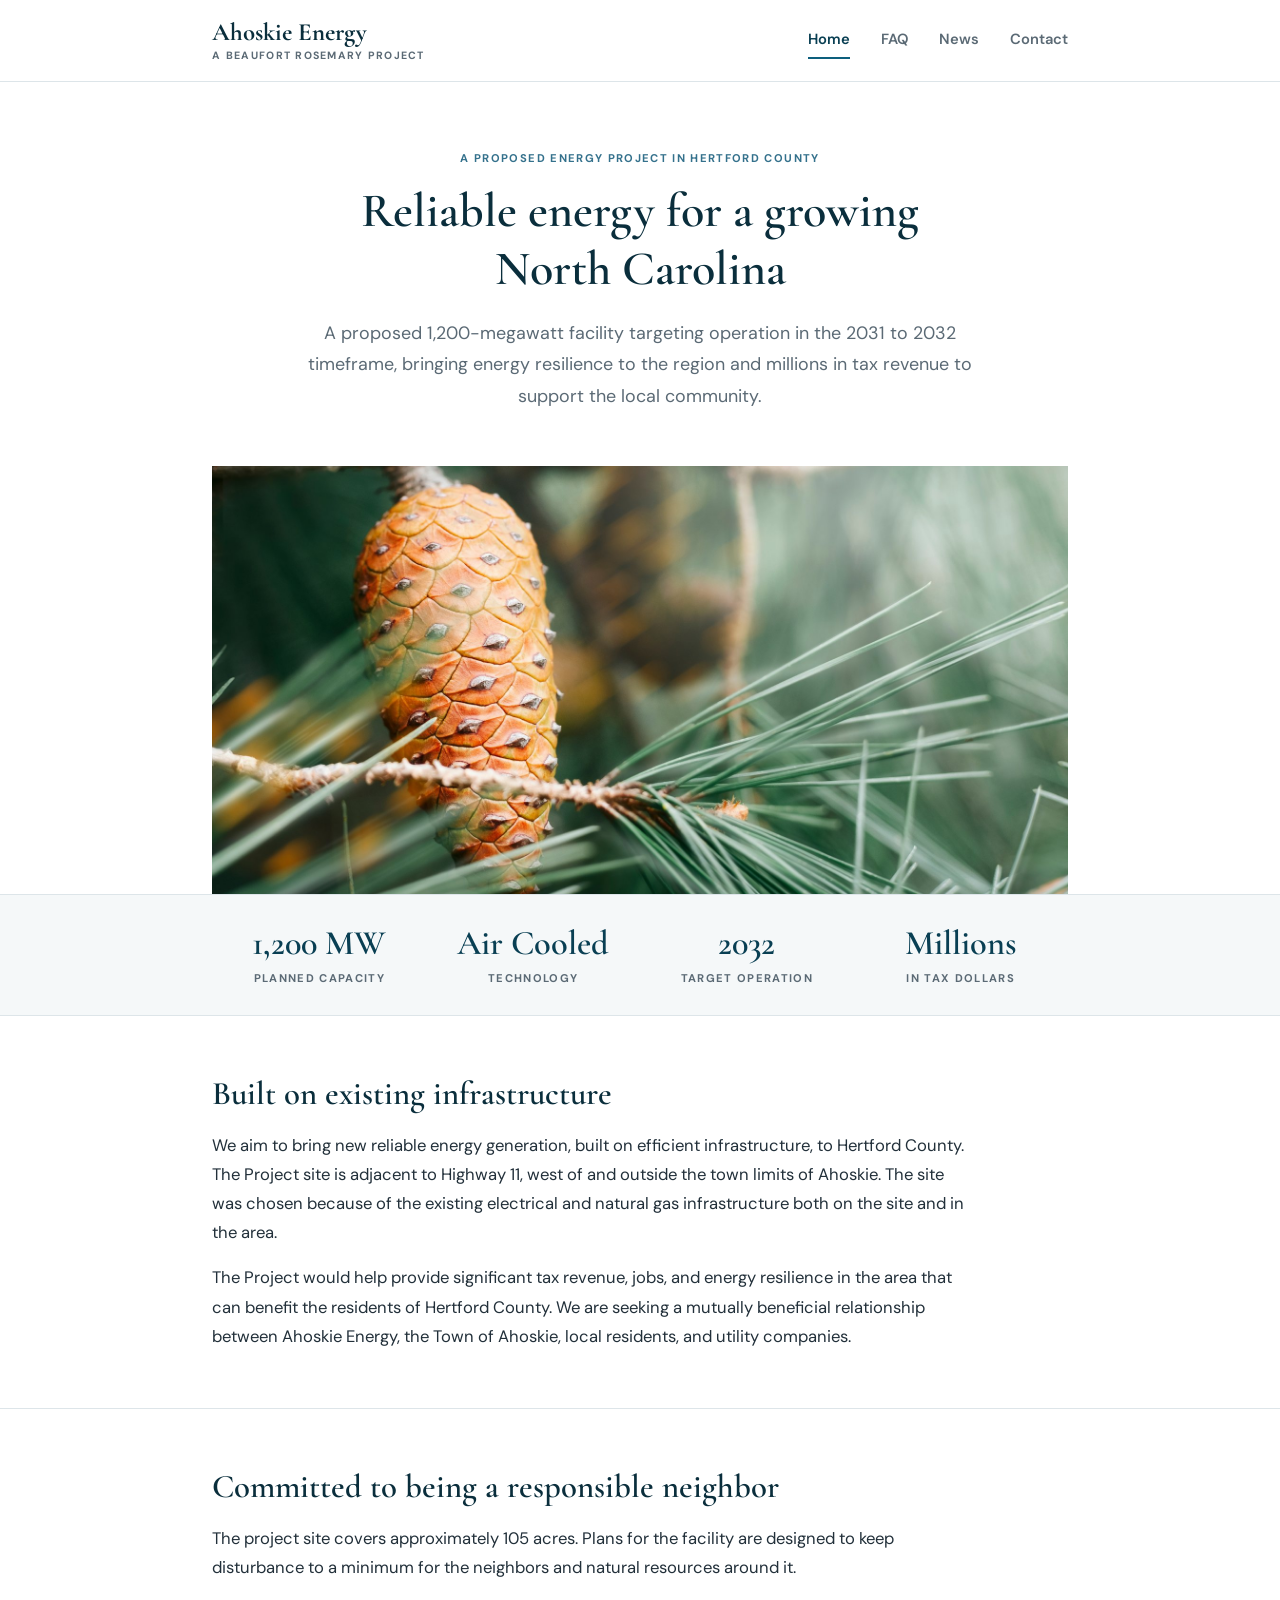
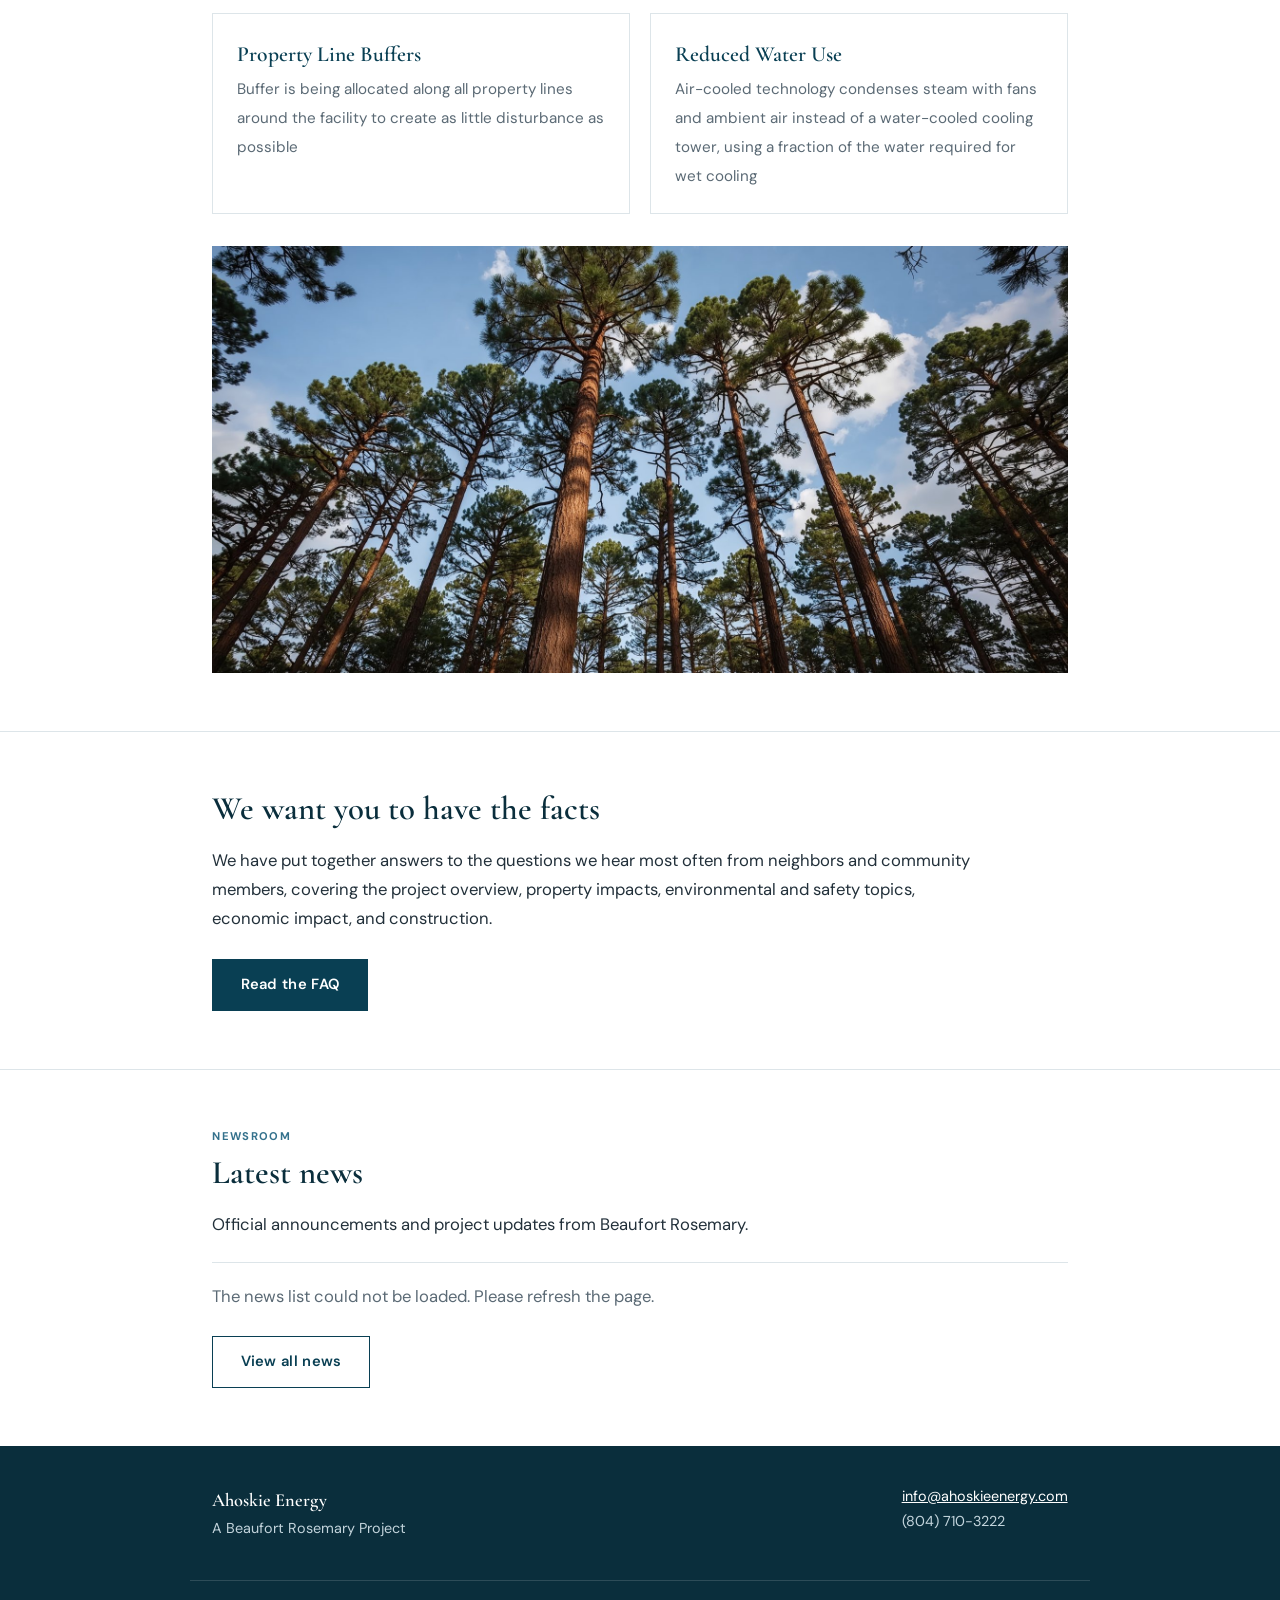
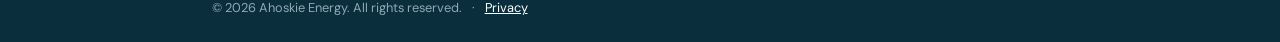
==== commit 356f7fa6: "Remove the hero buttons from the home page Co-Authored-By: Claude Fable 5.1 <noreply@anthropic.com> " ====
--- a/index.html
+++ b/index.html
@@ -48,10 +48,6 @@
     <div class="kicker">A Proposed Energy Project in Hertford County</div>
     <h1>Reliable energy for a growing <span class="nowrap">North Carolina</span></h1>
     <p>A proposed 1,200-megawatt facility targeting operation in the 2031 to 2032 timeframe, bringing energy resilience to the region and millions in tax revenue to support the local community.</p>
-    <div class="actions">
-      <a class="button" href="faq.html">Read the FAQ</a>
-      <a class="button secondary" href="contact.html">Contact the Team</a>
-    </div>
   </div>
 </div>
 
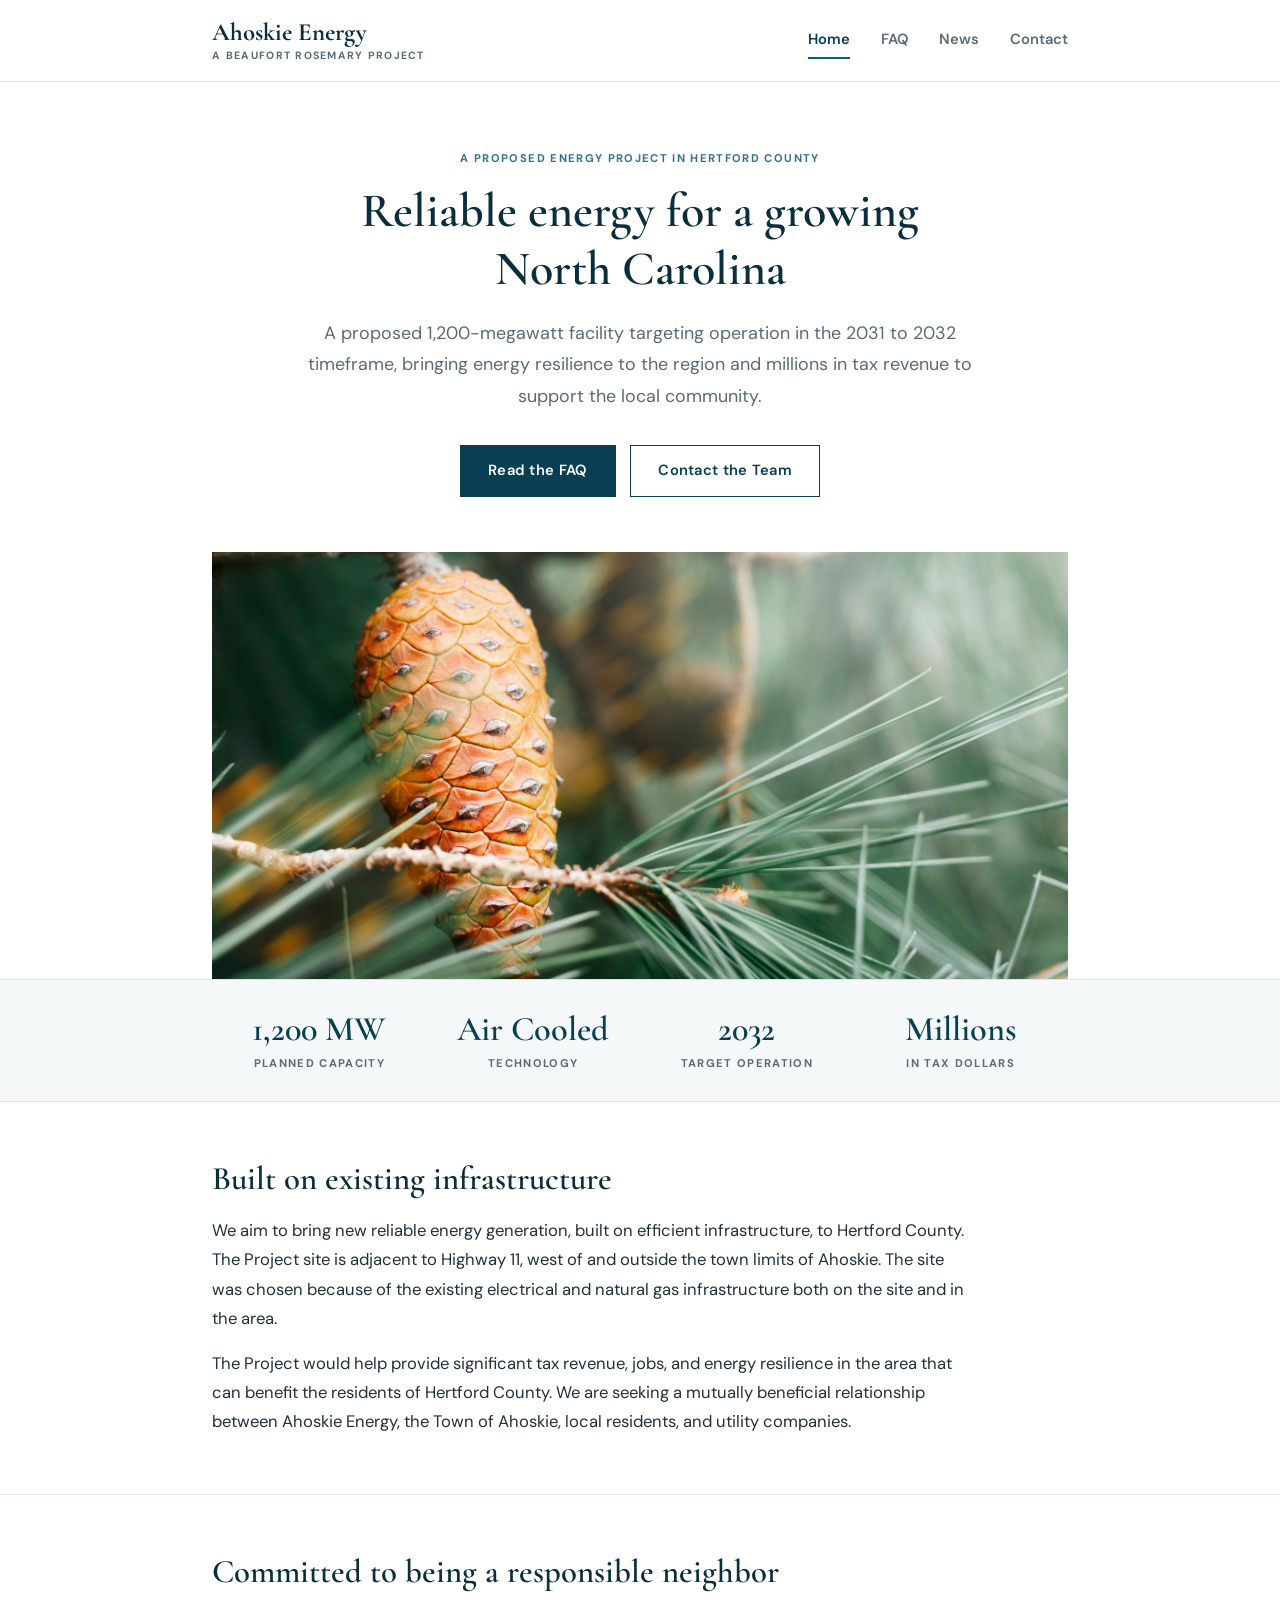
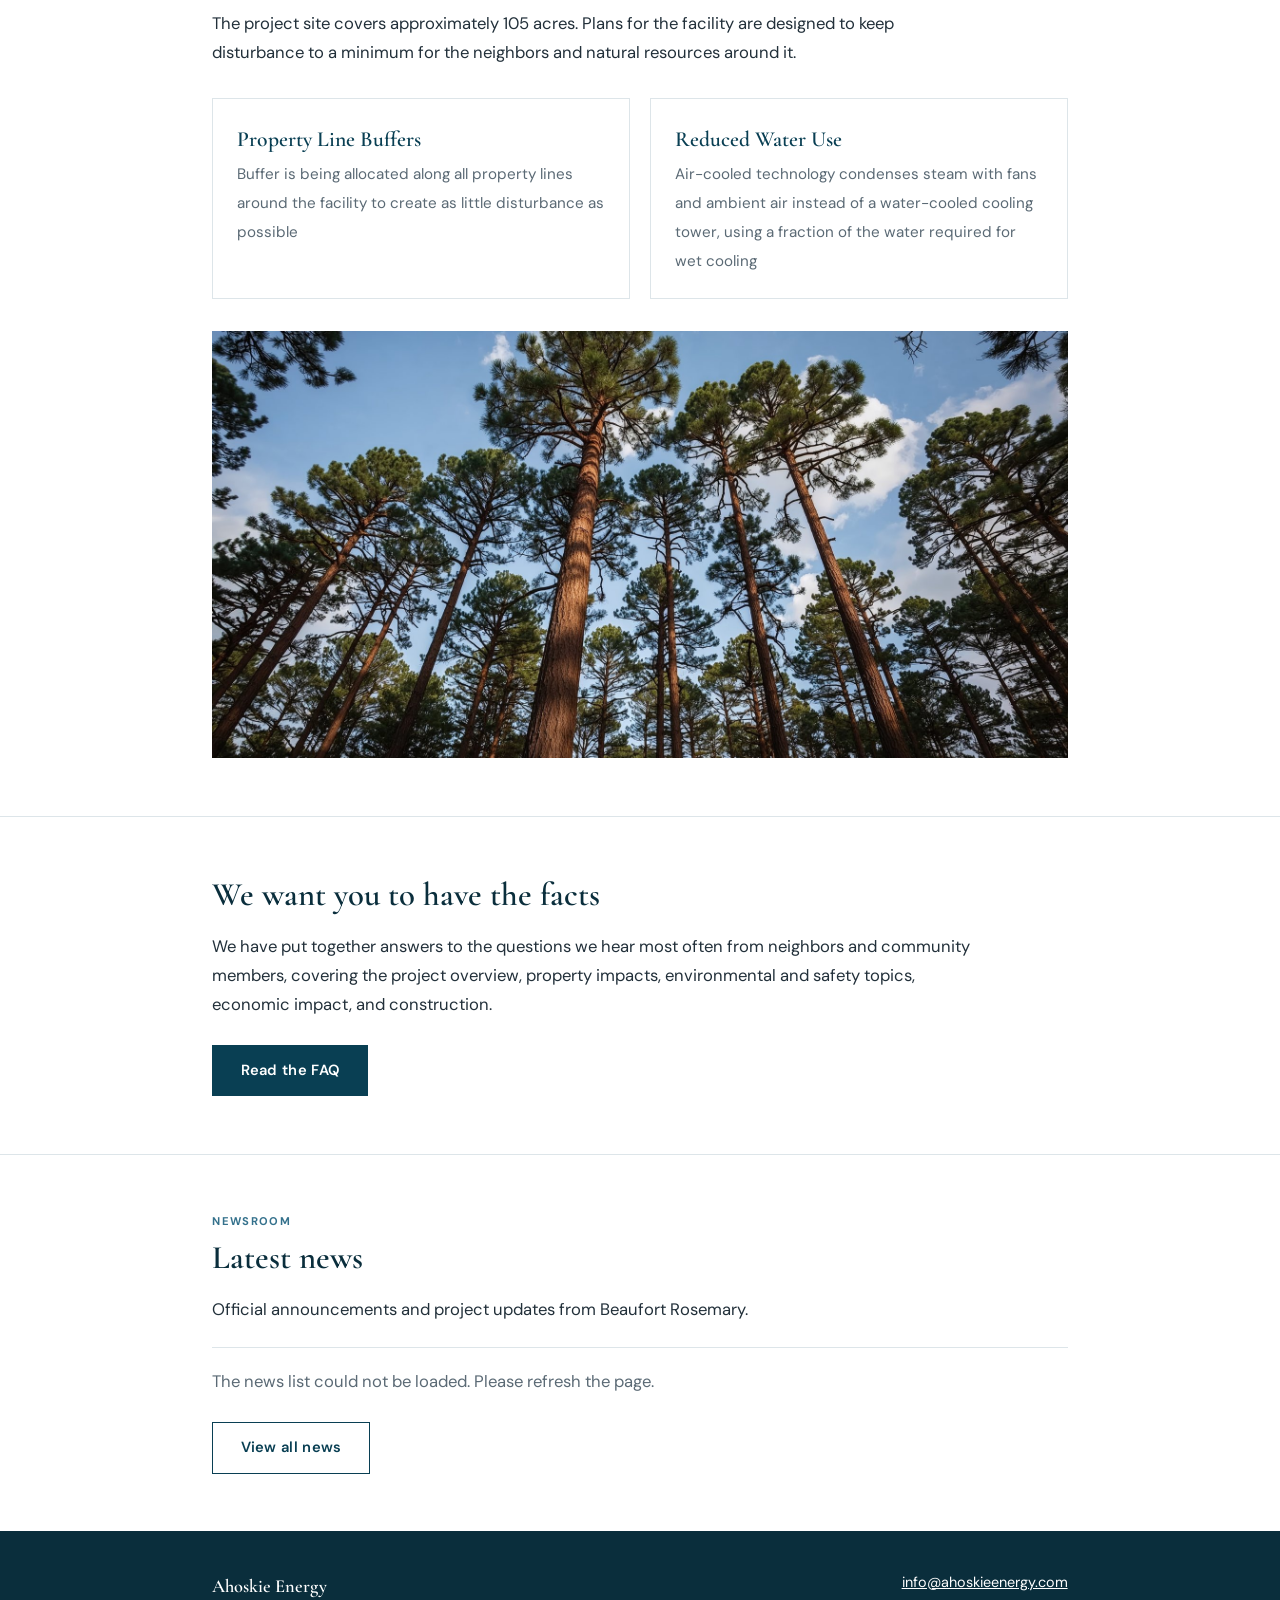
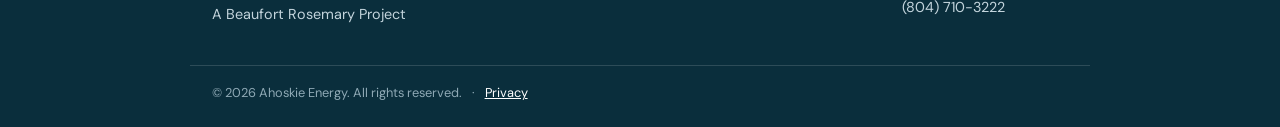
==== commit 43471cfe: "Restore the hero buttons on the home page Co-Authored-By: Claude Fable 5.1 <noreply@anthropic.com> C" ====
--- a/index.html
+++ b/index.html
@@ -48,6 +48,10 @@
     <div class="kicker">A Proposed Energy Project in Hertford County</div>
     <h1>Reliable energy for a growing <span class="nowrap">North Carolina</span></h1>
     <p>A proposed 1,200-megawatt facility targeting operation in the 2031 to 2032 timeframe, bringing energy resilience to the region and millions in tax revenue to support the local community.</p>
+    <div class="actions">
+      <a class="button" href="faq.html">Read the FAQ</a>
+      <a class="button secondary" href="contact.html">Contact the Team</a>
+    </div>
   </div>
 </div>
 
